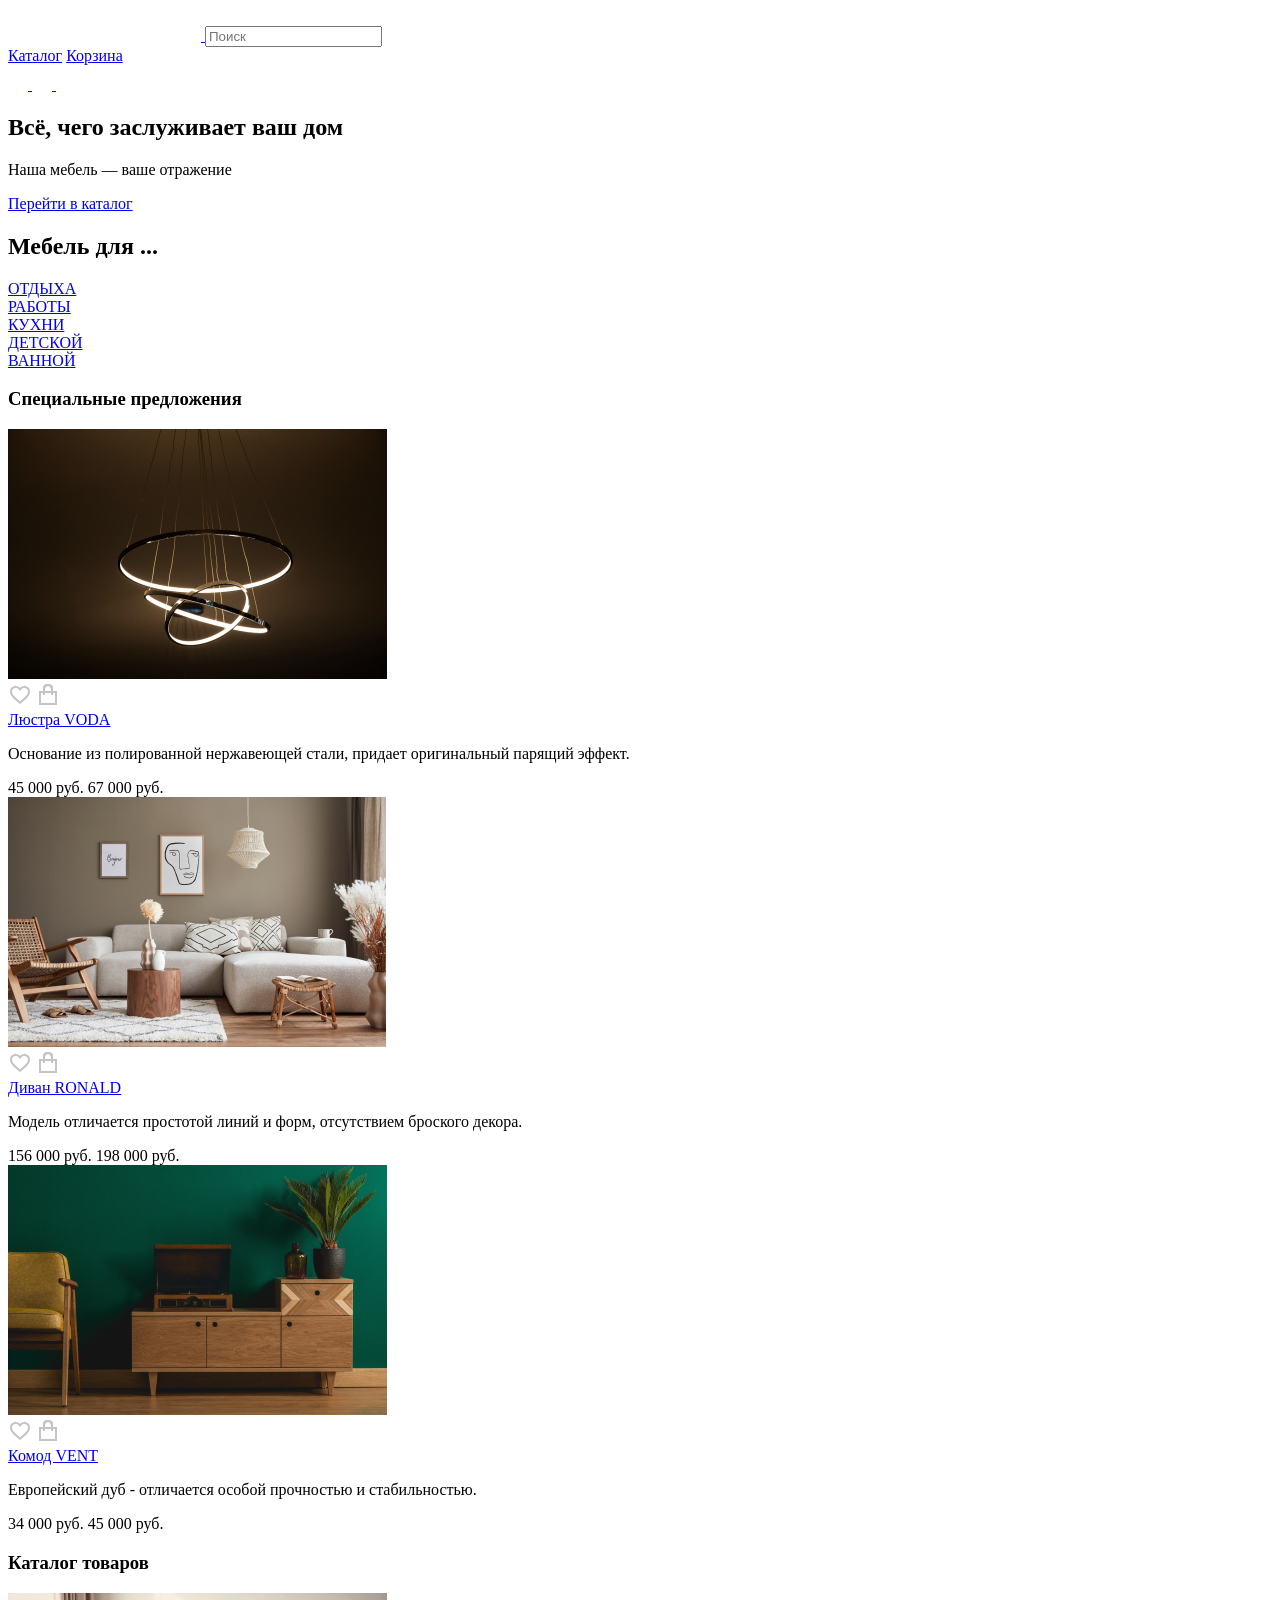
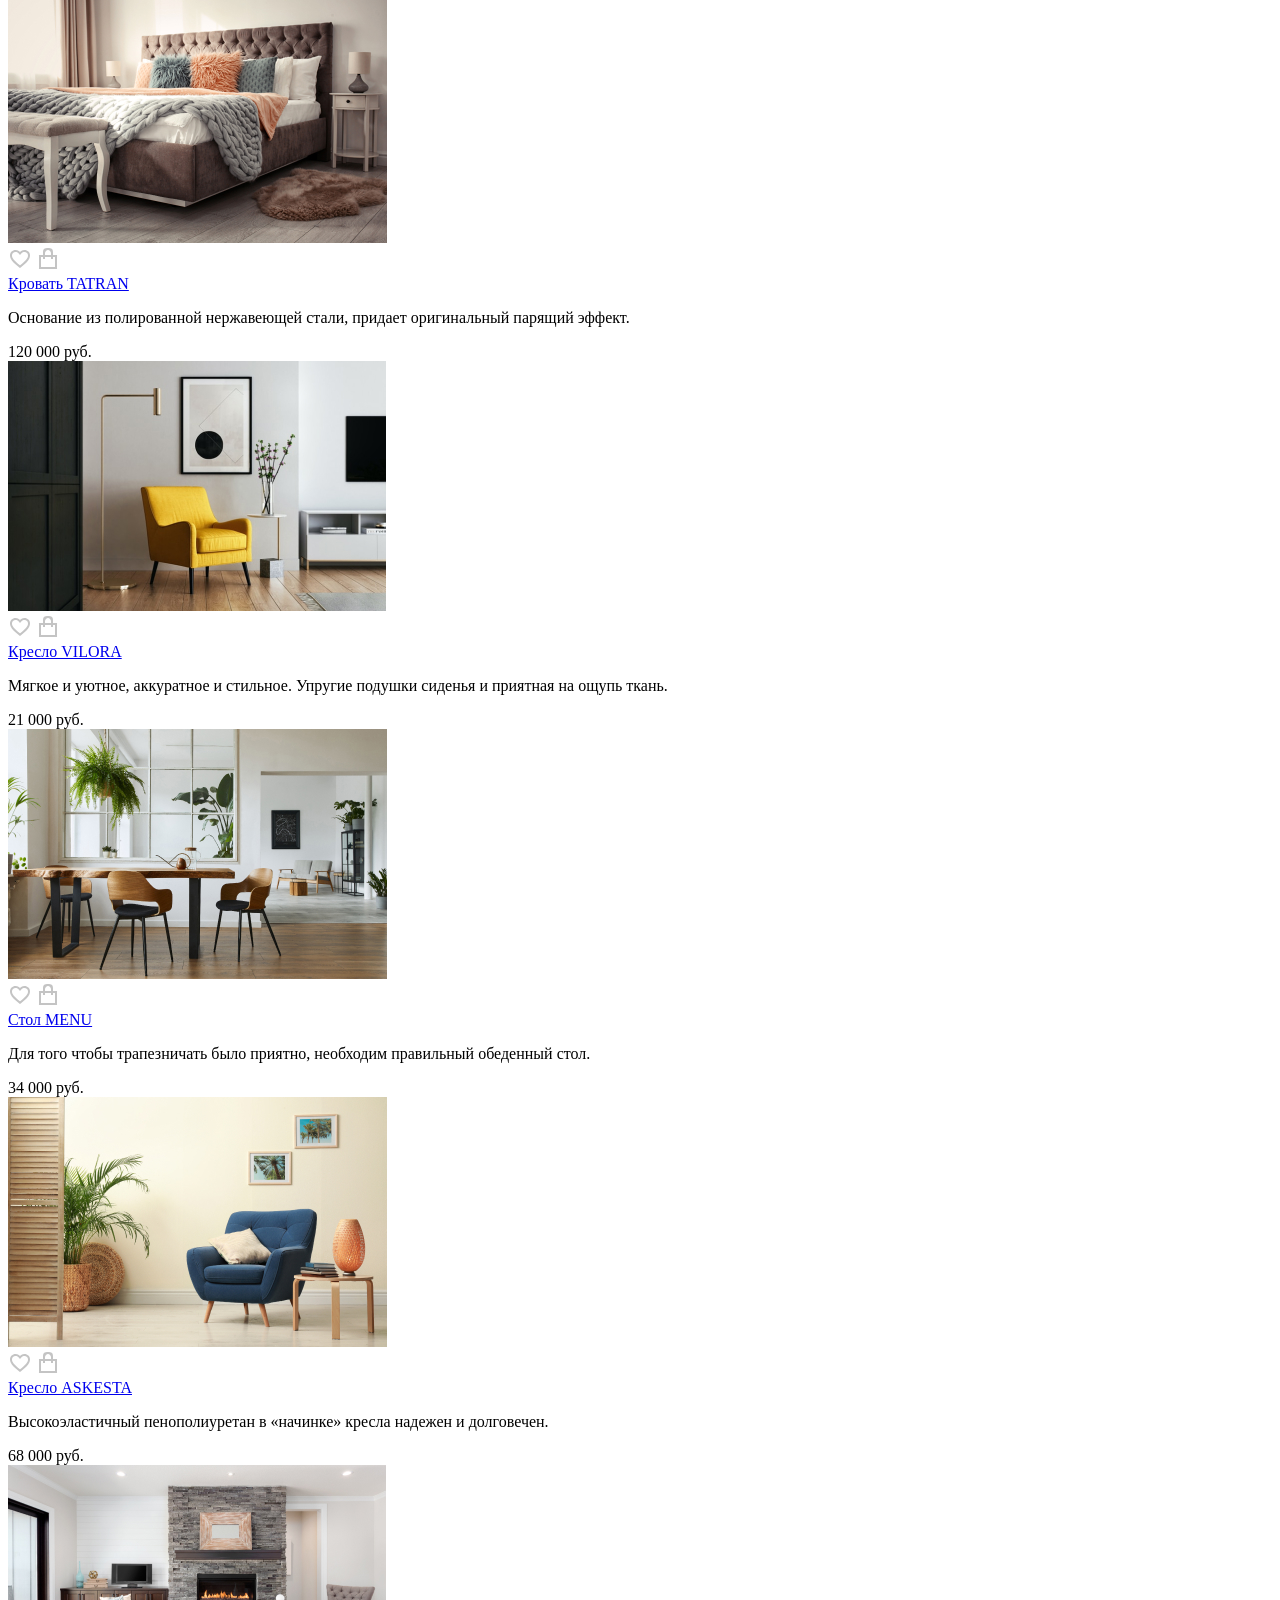
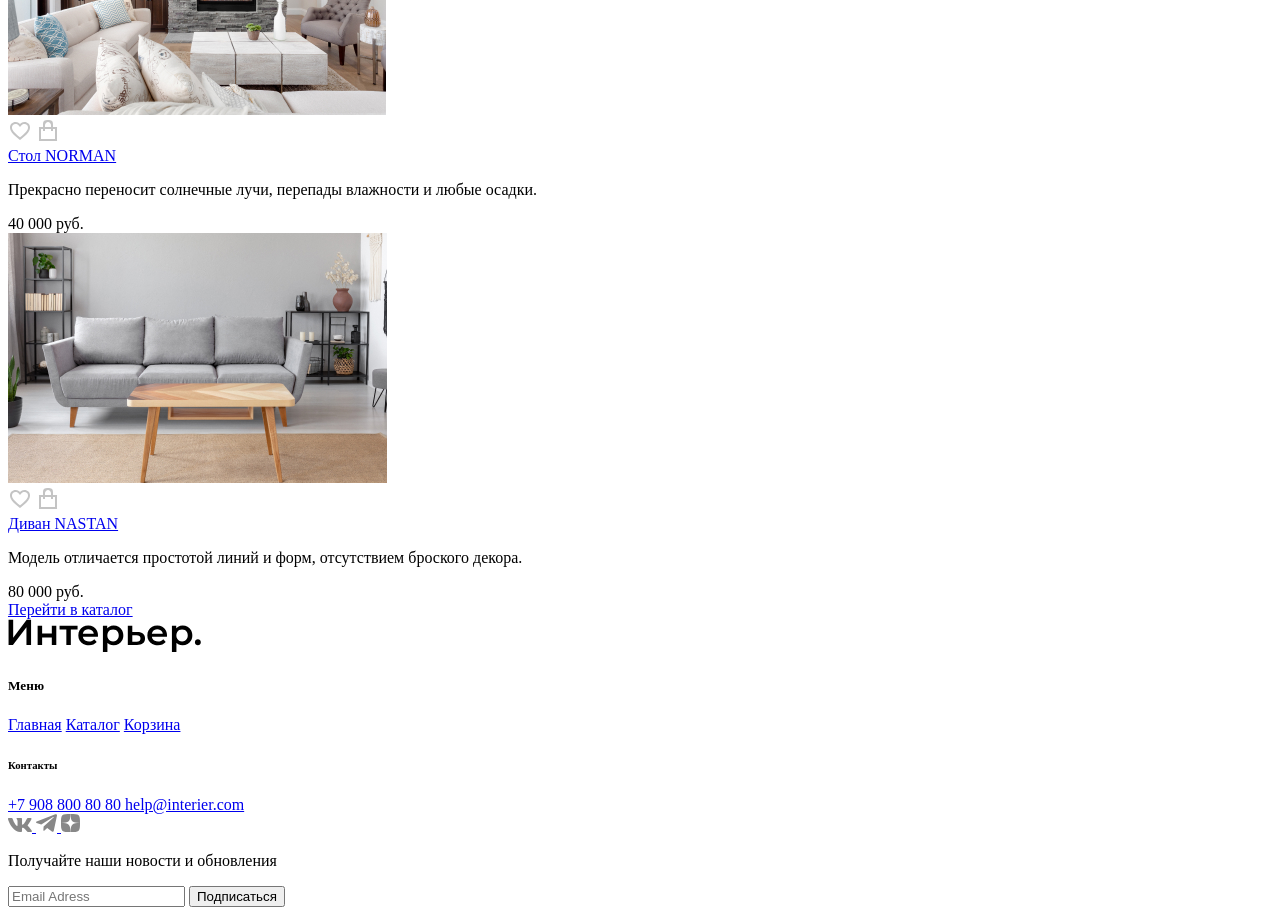
==== index.html @ 10f3b333 "creat redmi file" ====
<!DOCTYPE html>
<html lang="en">

<head>
    <meta charset="UTF-8">
    <meta http-equiv="X-UA-Compatible" content="IE=edge">
    <meta name="viewport" content="width=device-width, initial-scale=1.0">
    <title>Document</title> 
    <link rel="preconnect" href="https://fonts.googleapis.com">
    <link rel="preconnect" href="https://fonts.gstatic.com" crossorigin>
    <link href="https://fonts.googleapis.com/css2?family=Montserrat:ital,wght@0,100..900;1,100..900&display=swap" rel="stylesheet">  
    <link rel="stylesheet" href="styleIndex.css">
</head>
<body> 
  <!-- ШАПКА-->
  <div class="top center"> 
    <header class="header"> 
        <a href="index.html"><svg class="header__logo" width="193" height="33" viewBox="0 0 193 33" fill="none" xmlns="http://www.w3.org/2000/svg">
          <path d="M0.564 26V0.799998H5.172V18.692L18.708 0.799998H23.064V26H18.456V8.144L4.92 26H0.564ZM29.6256 26V6.776H34.1256V14.588H43.8096V6.776H48.3096V26H43.8096V18.404H34.1256V26H29.6256ZM58.3364 26V9.512L59.3804 10.592H51.5684V6.776H69.5684V10.592H61.7924L62.8364 9.512V26H58.3364ZM80.9528 26.252C78.8168 26.252 76.9448 25.832 75.3368 24.992C73.7528 24.128 72.5168 22.952 71.6288 21.464C70.7648 19.976 70.3328 18.284 70.3328 16.388C70.3328 14.468 70.7528 12.776 71.5928 11.312C72.4568 9.824 73.6328 8.66 75.1208 7.82C76.6328 6.98 78.3488 6.56 80.2688 6.56C82.1408 6.56 83.8088 6.968 85.2728 7.784C86.7368 8.6 87.8888 9.752 88.7288 11.24C89.5688 12.728 89.9888 14.48 89.9888 16.496C89.9888 16.688 89.9768 16.904 89.9528 17.144C89.9528 17.384 89.9408 17.612 89.9168 17.828H73.8968V14.84H87.5408L85.7768 15.776C85.8008 14.672 85.5728 13.7 85.0928 12.86C84.6128 12.02 83.9528 11.36 83.1128 10.88C82.2968 10.4 81.3488 10.16 80.2688 10.16C79.1648 10.16 78.1928 10.4 77.3528 10.88C76.5368 11.36 75.8888 12.032 75.4088 12.896C74.9528 13.736 74.7248 14.732 74.7248 15.884V16.604C74.7248 17.756 74.9888 18.776 75.5168 19.664C76.0448 20.552 76.7888 21.236 77.7488 21.716C78.7088 22.196 79.8128 22.436 81.0608 22.436C82.1408 22.436 83.1128 22.268 83.9768 21.932C84.8408 21.596 85.6088 21.068 86.2808 20.348L88.6928 23.12C87.8288 24.128 86.7368 24.908 85.4168 25.46C84.1208 25.988 82.6328 26.252 80.9528 26.252ZM105.567 26.252C104.007 26.252 102.579 25.892 101.283 25.172C100.011 24.452 98.9907 23.372 98.2227 21.932C97.4787 20.468 97.1067 18.62 97.1067 16.388C97.1067 14.132 97.4667 12.284 98.1867 10.844C98.9307 9.404 99.9387 8.336 101.211 7.64C102.483 6.92 103.935 6.56 105.567 6.56C107.463 6.56 109.131 6.968 110.571 7.784C112.035 8.6 113.187 9.74 114.027 11.204C114.891 12.668 115.323 14.396 115.323 16.388C115.323 18.38 114.891 20.12 114.027 21.608C113.187 23.072 112.035 24.212 110.571 25.028C109.131 25.844 107.463 26.252 105.567 26.252ZM94.9107 32.984V6.776H99.1947V11.312L99.0507 16.424L99.4107 21.536V32.984H94.9107ZM105.063 22.4C106.143 22.4 107.103 22.16 107.943 21.68C108.807 21.2 109.491 20.504 109.995 19.592C110.499 18.68 110.751 17.612 110.751 16.388C110.751 15.14 110.499 14.072 109.995 13.184C109.491 12.272 108.807 11.576 107.943 11.096C107.103 10.616 106.143 10.376 105.063 10.376C103.983 10.376 103.011 10.616 102.147 11.096C101.283 11.576 100.599 12.272 100.095 13.184C99.5907 14.072 99.3387 15.14 99.3387 16.388C99.3387 17.612 99.5907 18.68 100.095 19.592C100.599 20.504 101.283 21.2 102.147 21.68C103.011 22.16 103.983 22.4 105.063 22.4ZM129.449 13.112C131.921 13.112 133.805 13.664 135.101 14.768C136.397 15.872 137.045 17.432 137.045 19.448C137.045 21.536 136.325 23.168 134.885 24.344C133.445 25.496 131.417 26.06 128.801 26.036L119.801 26V6.776H124.301V13.076L129.449 13.112ZM128.405 22.724C129.725 22.748 130.733 22.472 131.429 21.896C132.125 21.32 132.473 20.48 132.473 19.376C132.473 18.272 132.125 17.48 131.429 17C130.757 16.496 129.749 16.232 128.405 16.208L124.301 16.172V22.688L128.405 22.724ZM149.965 26.252C147.829 26.252 145.957 25.832 144.349 24.992C142.765 24.128 141.529 22.952 140.641 21.464C139.777 19.976 139.345 18.284 139.345 16.388C139.345 14.468 139.765 12.776 140.605 11.312C141.469 9.824 142.645 8.66 144.133 7.82C145.645 6.98 147.361 6.56 149.281 6.56C151.153 6.56 152.821 6.968 154.285 7.784C155.749 8.6 156.901 9.752 157.741 11.24C158.581 12.728 159.001 14.48 159.001 16.496C159.001 16.688 158.989 16.904 158.965 17.144C158.965 17.384 158.953 17.612 158.929 17.828H142.909V14.84H156.553L154.789 15.776C154.813 14.672 154.585 13.7 154.105 12.86C153.625 12.02 152.965 11.36 152.125 10.88C151.309 10.4 150.361 10.16 149.281 10.16C148.177 10.16 147.205 10.4 146.365 10.88C145.549 11.36 144.901 12.032 144.421 12.896C143.965 13.736 143.737 14.732 143.737 15.884V16.604C143.737 17.756 144.001 18.776 144.529 19.664C145.057 20.552 145.801 21.236 146.761 21.716C147.721 22.196 148.825 22.436 150.073 22.436C151.153 22.436 152.125 22.268 152.989 21.932C153.853 21.596 154.621 21.068 155.293 20.348L157.705 23.12C156.841 24.128 155.749 24.908 154.429 25.46C153.133 25.988 151.645 26.252 149.965 26.252ZM174.578 26.252C173.018 26.252 171.59 25.892 170.294 25.172C169.022 24.452 168.002 23.372 167.234 21.932C166.49 20.468 166.118 18.62 166.118 16.388C166.118 14.132 166.478 12.284 167.198 10.844C167.942 9.404 168.95 8.336 170.222 7.64C171.494 6.92 172.946 6.56 174.578 6.56C176.474 6.56 178.142 6.968 179.582 7.784C181.046 8.6 182.198 9.74 183.038 11.204C183.902 12.668 184.334 14.396 184.334 16.388C184.334 18.38 183.902 20.12 183.038 21.608C182.198 23.072 181.046 24.212 179.582 25.028C178.142 25.844 176.474 26.252 174.578 26.252ZM163.922 32.984V6.776H168.206V11.312L168.062 16.424L168.422 21.536V32.984H163.922ZM174.074 22.4C175.154 22.4 176.114 22.16 176.954 21.68C177.818 21.2 178.502 20.504 179.006 19.592C179.51 18.68 179.762 17.612 179.762 16.388C179.762 15.14 179.51 14.072 179.006 13.184C178.502 12.272 177.818 11.576 176.954 11.096C176.114 10.616 175.154 10.376 174.074 10.376C172.994 10.376 172.022 10.616 171.158 11.096C170.294 11.576 169.61 12.272 169.106 13.184C168.602 14.072 168.35 15.14 168.35 16.388C168.35 17.612 168.602 18.68 169.106 19.592C169.61 20.504 170.294 21.2 171.158 21.68C172.022 22.16 172.994 22.4 174.074 22.4ZM189.865 26.252C189.049 26.252 188.353 25.976 187.777 25.424C187.201 24.848 186.913 24.128 186.913 23.264C186.913 22.352 187.201 21.632 187.777 21.104C188.353 20.552 189.049 20.276 189.865 20.276C190.681 20.276 191.377 20.552 191.953 21.104C192.529 21.632 192.817 22.352 192.817 23.264C192.817 24.128 192.529 24.848 191.953 25.424C191.377 25.976 190.681 26.252 189.865 26.252Z" fill="white"/>
          </svg>
          </a>  
        <input placeholder="Поиск" class="header__input" type="text"> 
        <nav class="menu"> 
            <a class="menu__link" href="catalog.html">Каталог</a> 
            <a class="menu__link" href="bascet.html">Корзина</a>
        </nav> 
        <div class="menu-mob"> 
          <a href="#"><svg width="20" height="19" viewBox="0 0 20 19" fill="none" xmlns="http://www.w3.org/2000/svg">
            <g clip-path="url(#clip0_310_627)">
            <path d="M5.7515 2.99141C4.59282 4.14838 3.91891 5.70363 3.86709 7.34023C3.81528 8.97682 4.38946 10.5716 5.47264 11.7995C6.55581 13.0275 8.06645 13.7962 9.69672 13.9491C11.2973 14.0991 12.8949 13.6444 14.1757 12.6766L17.5069 16.0085L17.5069 16.0085C17.5897 16.0914 17.6881 16.1571 17.7963 16.2019C17.9046 16.2468 18.0206 16.2698 18.1377 16.2698C18.2549 16.2698 18.3709 16.2468 18.4791 16.2019C18.5873 16.1571 18.6857 16.0914 18.7685 16.0085C18.8514 15.9257 18.9171 15.8274 18.9619 15.7191C19.0068 15.6109 19.0298 15.4949 19.0298 15.3777C19.0298 15.2606 19.0068 15.1446 18.9619 15.0363C18.9171 14.9281 18.8514 14.8298 18.7685 14.7469L18.7685 14.7469L15.4368 11.416C16.4021 10.135 16.8547 8.53846 16.7038 6.93943C16.5501 5.31054 15.7816 3.80139 14.5547 2.719C13.3277 1.63662 11.7345 1.06232 10.0992 1.11292C8.46381 1.16352 6.90917 1.83523 5.7515 2.99141ZM5.7515 2.99141L5.82216 3.06217L5.7515 2.99141ZM13.5895 4.25366C14.0271 4.68416 14.3751 5.19703 14.6135 5.76269C14.8518 6.32835 14.9758 6.93561 14.9783 7.54944C14.9808 8.16327 14.8618 8.77152 14.628 9.3391C14.3943 9.90669 14.0505 10.4224 13.6164 10.8564C13.1824 11.2905 12.6667 11.6343 12.0991 11.868C11.5315 12.1018 10.9233 12.2208 10.3094 12.2183C9.6956 12.2158 9.08834 12.0918 8.52268 11.8535C7.95702 11.6151 7.44415 11.2671 7.01365 10.8295C6.15334 9.95509 5.67341 8.77613 5.6784 7.54944C5.6834 6.32275 6.17291 5.14773 7.04032 4.28033C7.90772 3.41292 9.08274 2.92341 10.3094 2.91841C11.5361 2.91342 12.7151 3.39335 13.5895 4.25366Z" fill="white" stroke="white" stroke-width="0.2"/>
            </g>
            <defs>
            <clipPath id="clip0_310_627">
            <rect width="19" height="19" fill="white" transform="translate(0.800537)"/>
            </clipPath>
            </defs>
            </svg>
            </a>
          <a href="catalog.html"><svg width="20" height="21" viewBox="0 0 20 21" fill="none" xmlns="http://www.w3.org/2000/svg">
            <rect x="0.800537" y="0.900024" width="4.57143" height="4.57143" fill="white"/>
            <rect x="0.800537" y="8.21436" width="4.57143" height="4.57143" fill="white"/>
            <rect x="0.800537" y="15.5286" width="4.57143" height="4.57143" fill="white"/>
            <rect x="8.11401" y="8.21436" width="4.57143" height="4.57143" fill="white"/>
            <rect x="8.11401" y="15.5286" width="4.57143" height="4.57143" fill="white"/>
            <rect x="8.11401" y="0.900024" width="4.57143" height="4.57143" fill="white"/>
            <rect x="15.4285" y="8.21436" width="4.57143" height="4.57143" fill="white"/>
            <rect x="15.4285" y="15.5286" width="4.57143" height="4.57143" fill="white"/>
            <rect x="15.4285" y="0.900024" width="4.57143" height="4.57143" fill="white"/>
            </svg>
            </a> 
          <a href="bascet.html"><svg width="25" height="25" viewBox="0 0 25 25" fill="none" xmlns="http://www.w3.org/2000/svg">
            <path d="M14.5834 20.8333C15.1359 20.8333 15.6658 20.6138 16.0566 20.2231C16.4473 19.8324 16.6667 19.3025 16.6667 18.75C16.6667 18.1974 16.4473 17.6675 16.0566 17.2768C15.6658 16.8861 15.1359 16.6666 14.5834 16.6666C14.0309 16.6666 13.501 16.8861 13.1103 17.2768C12.7196 17.6675 12.5001 18.1974 12.5001 18.75C12.5001 19.3025 12.7196 19.8324 13.1103 20.2231C13.501 20.6138 14.0309 20.8333 14.5834 20.8333ZM7.29174 20.8333C7.84428 20.8333 8.37418 20.6138 8.76488 20.2231C9.15558 19.8324 9.37508 19.3025 9.37508 18.75C9.37508 18.1974 9.15558 17.6675 8.76488 17.2768C8.37418 16.8861 7.84428 16.6666 7.29174 16.6666C6.73921 16.6666 6.20931 16.8861 5.81861 17.2768C5.4279 17.6675 5.20841 18.1974 5.20841 18.75C5.20841 19.3025 5.4279 19.8324 5.81861 20.2231C6.20931 20.6138 6.73921 20.8333 7.29174 20.8333ZM20.873 6.16975C21.133 6.16136 21.3796 6.05217 21.5606 5.86525C21.7416 5.67834 21.8428 5.42836 21.8428 5.16819C21.8428 4.90801 21.7416 4.65804 21.5606 4.47112C21.3796 4.28421 21.133 4.17501 20.873 4.16663H19.674C18.7345 4.16663 17.922 4.81871 17.7178 5.73538L16.4126 11.6125C16.2084 12.5291 15.3959 13.1812 14.4563 13.1812H6.63133L5.12924 7.17079H14.8636C15.1212 7.15904 15.3644 7.04844 15.5425 6.86199C15.7206 6.67555 15.82 6.42761 15.82 6.16975C15.82 5.91189 15.7206 5.66395 15.5425 5.47751C15.3644 5.29106 15.1212 5.18046 14.8636 5.16871H5.12924C4.82473 5.16862 4.5242 5.23796 4.25051 5.37145C3.97682 5.50495 3.73716 5.69909 3.54976 5.93911C3.36236 6.17913 3.23215 6.45872 3.16903 6.75662C3.10591 7.05452 3.11154 7.36289 3.1855 7.65829L4.68758 13.6666C4.79586 14.1002 5.046 14.485 5.39821 14.7601C5.75042 15.0351 6.18447 15.1844 6.63133 15.1843H14.4563C15.368 15.1845 16.2524 14.8736 16.9636 14.3032C17.6748 13.7327 18.1701 12.9368 18.3678 12.0468L19.674 6.16975H20.873Z" fill="white"/>
            </svg>
            </a>
        </div>
    </header>
 <section class="top__content"> 
    <h1 class="top__title">Всё, чего заслуживает ваш дом</h1> 
    <p class="top__text">Наша мебель — ваше отражение</p> 
    <nav><a class="top__link" href="catalog.html" >Перейти в каталог</a></nav> 
</section>
</div> 
  <!-- МЕБЕЛЬ ДЛЯ --> 
<section class="for-box center"> 
  <h2 class="for-box__title">Мебель для ...</h2> 
  <div class="for"> 
    <div class="for__item for__item_1 for__item_big"><a class="for-box__link" href="#">ОТДЫХА</a></div>
    <div class="for__item for__item_2 for__item_big"><a class="for-box__link" href="#">РАБОТЫ</a></div>
    <div class="for__item for__item_3"><a class="for-box__link" href="#">КУХНИ</a></div>
    <div class="for__item for__item_4"><a class="for-box__link" href="#">ДЕТСКОЙ</a></div>
    <div class="for__item for__item_5"><a class="for-box__link" href="#">ВАННОЙ</a></div>
  </div>
</section> 
  <!-- СПЕЦИАЛЬНЫЕ ПРЕДЛОЖЕНИЯ-->     
   <section class="product-box center"> 
   <h3 class="product-box__title">Специальные предложения</h3>  
    <div class="product-box__content">  

      <article class="product product_anime"> 
        <img src="img.main/voda.jpg" alt="voda" class="product__img"> 
        <div class="product__icons"> <!--сумочка и сердечко на товаре--> 
          <svg class="product__icon-right"  width="24" height="24" viewBox="0 0 24 24" fill="none" xmlns="http://www.w3.org/2000/svg">
            <path d="M12 21C11.355 20.428 10.626 19.833 9.85499 19.2H9.84499C7.12999 16.98 4.05299 14.468 2.69399 11.458C2.24751 10.4997 2.0109 9.45713 1.99998 8.4C1.997 6.94949 2.57876 5.55899 3.6138 4.54277C4.64884 3.52655 6.04978 2.9704 7.49999 3C8.68062 3.00187 9.83583 3.34308 10.828 3.983C11.264 4.26597 11.6584 4.60826 12 5C12.3435 4.6098 12.738 4.26771 13.173 3.983C14.1647 3.34296 15.3197 3.00172 16.5 3C17.9502 2.9704 19.3511 3.52655 20.3862 4.54277C21.4212 5.55899 22.003 6.94949 22 8.4C21.9898 9.45882 21.7532 10.5032 21.306 11.463C19.947 14.473 16.871 16.984 14.156 19.2L14.146 19.208C13.374 19.837 12.646 20.432 12.001 21.008L12 21ZM7.49999 5C6.5685 4.98835 5.67006 5.34485 4.99999 5.992C4.35438 6.62617 3.99355 7.49505 3.99991 8.4C4.01132 9.1705 4.18582 9.92985 4.51199 10.628C5.1535 11.9267 6.0191 13.1021 7.06899 14.1C8.05999 15.1 9.19999 16.068 10.186 16.882C10.459 17.107 10.737 17.334 11.015 17.561L11.19 17.704C11.457 17.922 11.733 18.148 12 18.37L12.013 18.358L12.019 18.353H12.025L12.034 18.346H12.039H12.044L12.062 18.331L12.103 18.298L12.11 18.292L12.121 18.284H12.127L12.136 18.276L12.8 17.731L12.974 17.588C13.255 17.359 13.533 17.132 13.806 16.907C14.792 16.093 15.933 15.126 16.924 14.121C17.974 13.1236 18.8397 11.9485 19.481 10.65C19.8131 9.9458 19.9901 9.17851 20 8.4C20.0042 7.49784 19.6435 6.6323 19 6C18.3312 5.34992 17.4326 4.99049 16.5 5C15.3619 4.99033 14.2739 5.46737 13.51 6.311L12 8.051L10.49 6.311C9.72606 5.46737 8.63807 4.99033 7.49999 5Z" fill="#C4C4C4"/>
            </svg> 
            <svg class="product__icon-left" width="24" height="24" viewBox="0 0 24 24" fill="none" xmlns="http://www.w3.org/2000/svg">
              <g clip-path="url(#clip0_196_505)">
              <path d="M7 8V6C7 4.67916 7.07093 2.93397 8 2C8.92908 1.06603 10.6861 1 12 1C13.3139 1 15.0709 1.06603 16 2C16.9291 2.93397 17 4.67916 17 6V8H20C20.2628 8 20.8142 7.81321 21 8C21.1858 8.18679 21 8.73583 21 9V21C21 21.2642 21.1858 21.8132 21 22C20.8142 22.1868 20.2628 22 20 22H4C3.73722 22 3.18582 22.1868 3 22C2.81419 21.8132 3 21.2642 3 21V9C3 8.73583 2.81419 8.18679 3 8C3.18582 7.81321 3.73722 8 4 8H7ZM7 10H5V20H19V10H17V12H15V10H9V12H7V10ZM9 8H15V6C15 5.2075 14.5575 4.56038 14 4C13.4426 3.43962 12.7884 3 12 3C11.2117 3 10.5575 3.43962 10 4C9.44256 4.56038 9 5.2075 9 6V8Z" fill="#C4C4C4"/>
              </g>
              <defs>
              <clipPath id="clip0_196_504">
              <rect width="24" height="24" fill="white"/>
              </clipPath>
              </defs>
              </svg>              
        </div>  
       <a class="product__name" href="voda.html">Люстра VODA</a> 
       <p class="product__text">Основание из полированной нержавеющей стали, придает оригинальный парящий эффект.</p> 
       <div class="product__box-price"> 
        <span class="product__price">45 000 руб.</span> 
        <span class="product__price product__price_sale">67 000 руб.</span>  
        </div> 
      </article> 

        <article class="product product_anime"> 
          <img src="img.main/ronald.jpg" alt="ronald" class="product__img"> 
          <div class="product__icons"> <!--сумочка и сердечко на товаре--> 
            <svg class="product__icon-right"  width="24" height="24" viewBox="0 0 24 24" fill="none" xmlns="http://www.w3.org/2000/svg">
              <path d="M12 21C11.355 20.428 10.626 19.833 9.85499 19.2H9.84499C7.12999 16.98 4.05299 14.468 2.69399 11.458C2.24751 10.4997 2.0109 9.45713 1.99998 8.4C1.997 6.94949 2.57876 5.55899 3.6138 4.54277C4.64884 3.52655 6.04978 2.9704 7.49999 3C8.68062 3.00187 9.83583 3.34308 10.828 3.983C11.264 4.26597 11.6584 4.60826 12 5C12.3435 4.6098 12.738 4.26771 13.173 3.983C14.1647 3.34296 15.3197 3.00172 16.5 3C17.9502 2.9704 19.3511 3.52655 20.3862 4.54277C21.4212 5.55899 22.003 6.94949 22 8.4C21.9898 9.45882 21.7532 10.5032 21.306 11.463C19.947 14.473 16.871 16.984 14.156 19.2L14.146 19.208C13.374 19.837 12.646 20.432 12.001 21.008L12 21ZM7.49999 5C6.5685 4.98835 5.67006 5.34485 4.99999 5.992C4.35438 6.62617 3.99355 7.49505 3.99991 8.4C4.01132 9.1705 4.18582 9.92985 4.51199 10.628C5.1535 11.9267 6.0191 13.1021 7.06899 14.1C8.05999 15.1 9.19999 16.068 10.186 16.882C10.459 17.107 10.737 17.334 11.015 17.561L11.19 17.704C11.457 17.922 11.733 18.148 12 18.37L12.013 18.358L12.019 18.353H12.025L12.034 18.346H12.039H12.044L12.062 18.331L12.103 18.298L12.11 18.292L12.121 18.284H12.127L12.136 18.276L12.8 17.731L12.974 17.588C13.255 17.359 13.533 17.132 13.806 16.907C14.792 16.093 15.933 15.126 16.924 14.121C17.974 13.1236 18.8397 11.9485 19.481 10.65C19.8131 9.9458 19.9901 9.17851 20 8.4C20.0042 7.49784 19.6435 6.6323 19 6C18.3312 5.34992 17.4326 4.99049 16.5 5C15.3619 4.99033 14.2739 5.46737 13.51 6.311L12 8.051L10.49 6.311C9.72606 5.46737 8.63807 4.99033 7.49999 5Z" fill="#C4C4C4"/>
              </svg> 
              <svg class="product__icon-left" width="24" height="24" viewBox="0 0 24 24" fill="none" xmlns="http://www.w3.org/2000/svg">
                <g clip-path="url(#clip0_196_503)">
                <path d="M7 8V6C7 4.67916 7.07093 2.93397 8 2C8.92908 1.06603 10.6861 1 12 1C13.3139 1 15.0709 1.06603 16 2C16.9291 2.93397 17 4.67916 17 6V8H20C20.2628 8 20.8142 7.81321 21 8C21.1858 8.18679 21 8.73583 21 9V21C21 21.2642 21.1858 21.8132 21 22C20.8142 22.1868 20.2628 22 20 22H4C3.73722 22 3.18582 22.1868 3 22C2.81419 21.8132 3 21.2642 3 21V9C3 8.73583 2.81419 8.18679 3 8C3.18582 7.81321 3.73722 8 4 8H7ZM7 10H5V20H19V10H17V12H15V10H9V12H7V10ZM9 8H15V6C15 5.2075 14.5575 4.56038 14 4C13.4426 3.43962 12.7884 3 12 3C11.2117 3 10.5575 3.43962 10 4C9.44256 4.56038 9 5.2075 9 6V8Z" fill="#C4C4C4"/>
                </g>
                <defs>
                <clipPath id="clip0_196_502">
                <rect width="24" height="24" fill="white"/>
                </clipPath>
                </defs>
                </svg> 
        </div>           
         <a class="product__name" href="ronald.html">Диван RONALD</a> 
         <p class="product__text">Модель отличается простотой линий и форм, отсутствием броского декора.</p> 
         <div class="product__box-price"> 
          <span class="product__price">156 000 руб.</span> 
          <span class="product__price product__price_sale">198 000 руб.</span>  
          </div> 
        </article> 

       <article class="product product_anime"> 
          <img src="img.main/vent.jpg" alt="vent" class="product__img"> 
          <div class="product__icons"> <!--сумочка и сердечко на товаре--> 
            <svg class="product__icon-right"  width="24" height="24" viewBox="0 0 24 24" fill="none" xmlns="http://www.w3.org/2000/svg">
              <path d="M12 21C11.355 20.428 10.626 19.833 9.85499 19.2H9.84499C7.12999 16.98 4.05299 14.468 2.69399 11.458C2.24751 10.4997 2.0109 9.45713 1.99998 8.4C1.997 6.94949 2.57876 5.55899 3.6138 4.54277C4.64884 3.52655 6.04978 2.9704 7.49999 3C8.68062 3.00187 9.83583 3.34308 10.828 3.983C11.264 4.26597 11.6584 4.60826 12 5C12.3435 4.6098 12.738 4.26771 13.173 3.983C14.1647 3.34296 15.3197 3.00172 16.5 3C17.9502 2.9704 19.3511 3.52655 20.3862 4.54277C21.4212 5.55899 22.003 6.94949 22 8.4C21.9898 9.45882 21.7532 10.5032 21.306 11.463C19.947 14.473 16.871 16.984 14.156 19.2L14.146 19.208C13.374 19.837 12.646 20.432 12.001 21.008L12 21ZM7.49999 5C6.5685 4.98835 5.67006 5.34485 4.99999 5.992C4.35438 6.62617 3.99355 7.49505 3.99991 8.4C4.01132 9.1705 4.18582 9.92985 4.51199 10.628C5.1535 11.9267 6.0191 13.1021 7.06899 14.1C8.05999 15.1 9.19999 16.068 10.186 16.882C10.459 17.107 10.737 17.334 11.015 17.561L11.19 17.704C11.457 17.922 11.733 18.148 12 18.37L12.013 18.358L12.019 18.353H12.025L12.034 18.346H12.039H12.044L12.062 18.331L12.103 18.298L12.11 18.292L12.121 18.284H12.127L12.136 18.276L12.8 17.731L12.974 17.588C13.255 17.359 13.533 17.132 13.806 16.907C14.792 16.093 15.933 15.126 16.924 14.121C17.974 13.1236 18.8397 11.9485 19.481 10.65C19.8131 9.9458 19.9901 9.17851 20 8.4C20.0042 7.49784 19.6435 6.6323 19 6C18.3312 5.34992 17.4326 4.99049 16.5 5C15.3619 4.99033 14.2739 5.46737 13.51 6.311L12 8.051L10.49 6.311C9.72606 5.46737 8.63807 4.99033 7.49999 5Z" fill="#C4C4C4"/>
              </svg> 
              <svg class="product__icon-left" width="24" height="24" viewBox="0 0 24 24" fill="none" xmlns="http://www.w3.org/2000/svg">
                <g clip-path="url(#clip0_196_501)">
                <path d="M7 8V6C7 4.67916 7.07093 2.93397 8 2C8.92908 1.06603 10.6861 1 12 1C13.3139 1 15.0709 1.06603 16 2C16.9291 2.93397 17 4.67916 17 6V8H20C20.2628 8 20.8142 7.81321 21 8C21.1858 8.18679 21 8.73583 21 9V21C21 21.2642 21.1858 21.8132 21 22C20.8142 22.1868 20.2628 22 20 22H4C3.73722 22 3.18582 22.1868 3 22C2.81419 21.8132 3 21.2642 3 21V9C3 8.73583 2.81419 8.18679 3 8C3.18582 7.81321 3.73722 8 4 8H7ZM7 10H5V20H19V10H17V12H15V10H9V12H7V10ZM9 8H15V6C15 5.2075 14.5575 4.56038 14 4C13.4426 3.43962 12.7884 3 12 3C11.2117 3 10.5575 3.43962 10 4C9.44256 4.56038 9 5.2075 9 6V8Z" fill="#C4C4C4"/>
                </g>
                <defs>
                <clipPath id="clip0_196_500">
                <rect width="24" height="24" fill="white"/>
                </clipPath>
                </defs>
                </svg> 
        </div>
         <a class="product__name" href="vent.html">Комод VENT</a> 
         <p class="product__text">Европейский дуб - отличается особой прочностью и стабильностью.</p> 
         <div class="product__box-price"> 
          <span class="product__price">34 000 руб.</span> 
          <span class="product__price product__price_sale">45 000 руб.</span>  
          </div> 
        </article>  

      </div>
       </section> 
  <!-- КАТАЛОГ ТОВАРОВ-->       
<section class="product-box center">  
  <h3 class="product-box__title">Каталог товаров</h3>
   <div class="product-box__content">  

      <article class="product product_anime"> 
      <img src="img.main/tatran.jpg" alt="tatran" class="product__img"> 
       <div class="product__icons"> <!--сумочка и сердечко на товаре--> 
        <svg class="product__icon-right"  width="24" height="24" viewBox="0 0 24 24" fill="none" xmlns="http://www.w3.org/2000/svg">
          <path d="M12 21C11.355 20.428 10.626 19.833 9.85499 19.2H9.84499C7.12999 16.98 4.05299 14.468 2.69399 11.458C2.24751 10.4997 2.0109 9.45713 1.99998 8.4C1.997 6.94949 2.57876 5.55899 3.6138 4.54277C4.64884 3.52655 6.04978 2.9704 7.49999 3C8.68062 3.00187 9.83583 3.34308 10.828 3.983C11.264 4.26597 11.6584 4.60826 12 5C12.3435 4.6098 12.738 4.26771 13.173 3.983C14.1647 3.34296 15.3197 3.00172 16.5 3C17.9502 2.9704 19.3511 3.52655 20.3862 4.54277C21.4212 5.55899 22.003 6.94949 22 8.4C21.9898 9.45882 21.7532 10.5032 21.306 11.463C19.947 14.473 16.871 16.984 14.156 19.2L14.146 19.208C13.374 19.837 12.646 20.432 12.001 21.008L12 21ZM7.49999 5C6.5685 4.98835 5.67006 5.34485 4.99999 5.992C4.35438 6.62617 3.99355 7.49505 3.99991 8.4C4.01132 9.1705 4.18582 9.92985 4.51199 10.628C5.1535 11.9267 6.0191 13.1021 7.06899 14.1C8.05999 15.1 9.19999 16.068 10.186 16.882C10.459 17.107 10.737 17.334 11.015 17.561L11.19 17.704C11.457 17.922 11.733 18.148 12 18.37L12.013 18.358L12.019 18.353H12.025L12.034 18.346H12.039H12.044L12.062 18.331L12.103 18.298L12.11 18.292L12.121 18.284H12.127L12.136 18.276L12.8 17.731L12.974 17.588C13.255 17.359 13.533 17.132 13.806 16.907C14.792 16.093 15.933 15.126 16.924 14.121C17.974 13.1236 18.8397 11.9485 19.481 10.65C19.8131 9.9458 19.9901 9.17851 20 8.4C20.0042 7.49784 19.6435 6.6323 19 6C18.3312 5.34992 17.4326 4.99049 16.5 5C15.3619 4.99033 14.2739 5.46737 13.51 6.311L12 8.051L10.49 6.311C9.72606 5.46737 8.63807 4.99033 7.49999 5Z" fill="#C4C4C4"/>
          </svg> 
          <svg class="product__icon-left" width="24" height="24" viewBox="0 0 24 24" fill="none" xmlns="http://www.w3.org/2000/svg">
            <g clip-path="url(#clip0_196_499)">
            <path d="M7 8V6C7 4.67916 7.07093 2.93397 8 2C8.92908 1.06603 10.6861 1 12 1C13.3139 1 15.0709 1.06603 16 2C16.9291 2.93397 17 4.67916 17 6V8H20C20.2628 8 20.8142 7.81321 21 8C21.1858 8.18679 21 8.73583 21 9V21C21 21.2642 21.1858 21.8132 21 22C20.8142 22.1868 20.2628 22 20 22H4C3.73722 22 3.18582 22.1868 3 22C2.81419 21.8132 3 21.2642 3 21V9C3 8.73583 2.81419 8.18679 3 8C3.18582 7.81321 3.73722 8 4 8H7ZM7 10H5V20H19V10H17V12H15V10H9V12H7V10ZM9 8H15V6C15 5.2075 14.5575 4.56038 14 4C13.4426 3.43962 12.7884 3 12 3C11.2117 3 10.5575 3.43962 10 4C9.44256 4.56038 9 5.2075 9 6V8Z" fill="#C4C4C4"/>
            </g>
            <defs>
            <clipPath id="clip0_196_498">
            <rect width="24" height="24" fill="white"/>
            </clipPath>
            </defs>
            </svg> 
        </div>
      <a class="product__name" href="tatran.html">Кровать TATRAN</a> 
      <p class="product__text">Основание из полированной нержавеющей стали, придает оригинальный парящий эффект.</p> 
      <div class="product__box-price"> 
      <span class="product__price">120 000 руб.</span> 
    </div>
  </article>    

<article class="product product_anime"> 
    <img src="img.main/vilora.jpg" alt="vilora" class="product__img"> 
     <div class="product__icons"> <!--сумочка и сердечко на товаре--> 
      <svg class="product__icon-right"  width="24" height="24" viewBox="0 0 24 24" fill="none" xmlns="http://www.w3.org/2000/svg">
        <path d="M12 21C11.355 20.428 10.626 19.833 9.85499 19.2H9.84499C7.12999 16.98 4.05299 14.468 2.69399 11.458C2.24751 10.4997 2.0109 9.45713 1.99998 8.4C1.997 6.94949 2.57876 5.55899 3.6138 4.54277C4.64884 3.52655 6.04978 2.9704 7.49999 3C8.68062 3.00187 9.83583 3.34308 10.828 3.983C11.264 4.26597 11.6584 4.60826 12 5C12.3435 4.6098 12.738 4.26771 13.173 3.983C14.1647 3.34296 15.3197 3.00172 16.5 3C17.9502 2.9704 19.3511 3.52655 20.3862 4.54277C21.4212 5.55899 22.003 6.94949 22 8.4C21.9898 9.45882 21.7532 10.5032 21.306 11.463C19.947 14.473 16.871 16.984 14.156 19.2L14.146 19.208C13.374 19.837 12.646 20.432 12.001 21.008L12 21ZM7.49999 5C6.5685 4.98835 5.67006 5.34485 4.99999 5.992C4.35438 6.62617 3.99355 7.49505 3.99991 8.4C4.01132 9.1705 4.18582 9.92985 4.51199 10.628C5.1535 11.9267 6.0191 13.1021 7.06899 14.1C8.05999 15.1 9.19999 16.068 10.186 16.882C10.459 17.107 10.737 17.334 11.015 17.561L11.19 17.704C11.457 17.922 11.733 18.148 12 18.37L12.013 18.358L12.019 18.353H12.025L12.034 18.346H12.039H12.044L12.062 18.331L12.103 18.298L12.11 18.292L12.121 18.284H12.127L12.136 18.276L12.8 17.731L12.974 17.588C13.255 17.359 13.533 17.132 13.806 16.907C14.792 16.093 15.933 15.126 16.924 14.121C17.974 13.1236 18.8397 11.9485 19.481 10.65C19.8131 9.9458 19.9901 9.17851 20 8.4C20.0042 7.49784 19.6435 6.6323 19 6C18.3312 5.34992 17.4326 4.99049 16.5 5C15.3619 4.99033 14.2739 5.46737 13.51 6.311L12 8.051L10.49 6.311C9.72606 5.46737 8.63807 4.99033 7.49999 5Z" fill="#C4C4C4"/>
        </svg> 
        <svg class="product__icon-left" width="24" height="24" viewBox="0 0 24 24" fill="none" xmlns="http://www.w3.org/2000/svg">
          <g clip-path="url(#clip0_196_497)">
          <path d="M7 8V6C7 4.67916 7.07093 2.93397 8 2C8.92908 1.06603 10.6861 1 12 1C13.3139 1 15.0709 1.06603 16 2C16.9291 2.93397 17 4.67916 17 6V8H20C20.2628 8 20.8142 7.81321 21 8C21.1858 8.18679 21 8.73583 21 9V21C21 21.2642 21.1858 21.8132 21 22C20.8142 22.1868 20.2628 22 20 22H4C3.73722 22 3.18582 22.1868 3 22C2.81419 21.8132 3 21.2642 3 21V9C3 8.73583 2.81419 8.18679 3 8C3.18582 7.81321 3.73722 8 4 8H7ZM7 10H5V20H19V10H17V12H15V10H9V12H7V10ZM9 8H15V6C15 5.2075 14.5575 4.56038 14 4C13.4426 3.43962 12.7884 3 12 3C11.2117 3 10.5575 3.43962 10 4C9.44256 4.56038 9 5.2075 9 6V8Z" fill="#C4C4C4"/>
          </g>
          <defs>
          <clipPath id="clip0_196_496">
          <rect width="24" height="24" fill="white"/>
          </clipPath>
          </defs>
          </svg> 
        </div>
    <a class="product__name" href="vilora.html">Кресло VILORA</a> 
    <p class="product__text">Мягкое и уютное, аккуратное и стильное. Упругие подушки сиденья и приятная на ощупь ткань.</p> 
    <div class="product__box-price"> 
    <span class="product__price">21 000 руб.</span> 
  </div>
</article>  

<article class="product product_anime"> 
    <img src="img.main/menu.jpg" alt="menu" class="product__img"> 
     <div class="product__icons"> <!--сумочка и сердечко на товаре--> 
      <svg class="product__icon-right"  width="24" height="24" viewBox="0 0 24 24" fill="none" xmlns="http://www.w3.org/2000/svg">
        <path d="M12 21C11.355 20.428 10.626 19.833 9.85499 19.2H9.84499C7.12999 16.98 4.05299 14.468 2.69399 11.458C2.24751 10.4997 2.0109 9.45713 1.99998 8.4C1.997 6.94949 2.57876 5.55899 3.6138 4.54277C4.64884 3.52655 6.04978 2.9704 7.49999 3C8.68062 3.00187 9.83583 3.34308 10.828 3.983C11.264 4.26597 11.6584 4.60826 12 5C12.3435 4.6098 12.738 4.26771 13.173 3.983C14.1647 3.34296 15.3197 3.00172 16.5 3C17.9502 2.9704 19.3511 3.52655 20.3862 4.54277C21.4212 5.55899 22.003 6.94949 22 8.4C21.9898 9.45882 21.7532 10.5032 21.306 11.463C19.947 14.473 16.871 16.984 14.156 19.2L14.146 19.208C13.374 19.837 12.646 20.432 12.001 21.008L12 21ZM7.49999 5C6.5685 4.98835 5.67006 5.34485 4.99999 5.992C4.35438 6.62617 3.99355 7.49505 3.99991 8.4C4.01132 9.1705 4.18582 9.92985 4.51199 10.628C5.1535 11.9267 6.0191 13.1021 7.06899 14.1C8.05999 15.1 9.19999 16.068 10.186 16.882C10.459 17.107 10.737 17.334 11.015 17.561L11.19 17.704C11.457 17.922 11.733 18.148 12 18.37L12.013 18.358L12.019 18.353H12.025L12.034 18.346H12.039H12.044L12.062 18.331L12.103 18.298L12.11 18.292L12.121 18.284H12.127L12.136 18.276L12.8 17.731L12.974 17.588C13.255 17.359 13.533 17.132 13.806 16.907C14.792 16.093 15.933 15.126 16.924 14.121C17.974 13.1236 18.8397 11.9485 19.481 10.65C19.8131 9.9458 19.9901 9.17851 20 8.4C20.0042 7.49784 19.6435 6.6323 19 6C18.3312 5.34992 17.4326 4.99049 16.5 5C15.3619 4.99033 14.2739 5.46737 13.51 6.311L12 8.051L10.49 6.311C9.72606 5.46737 8.63807 4.99033 7.49999 5Z" fill="#C4C4C4"/>
        </svg> 
        <svg class="product__icon-left" width="24" height="24" viewBox="0 0 24 24" fill="none" xmlns="http://www.w3.org/2000/svg">
          <g clip-path="url(#clip0_196_495)">
          <path d="M7 8V6C7 4.67916 7.07093 2.93397 8 2C8.92908 1.06603 10.6861 1 12 1C13.3139 1 15.0709 1.06603 16 2C16.9291 2.93397 17 4.67916 17 6V8H20C20.2628 8 20.8142 7.81321 21 8C21.1858 8.18679 21 8.73583 21 9V21C21 21.2642 21.1858 21.8132 21 22C20.8142 22.1868 20.2628 22 20 22H4C3.73722 22 3.18582 22.1868 3 22C2.81419 21.8132 3 21.2642 3 21V9C3 8.73583 2.81419 8.18679 3 8C3.18582 7.81321 3.73722 8 4 8H7ZM7 10H5V20H19V10H17V12H15V10H9V12H7V10ZM9 8H15V6C15 5.2075 14.5575 4.56038 14 4C13.4426 3.43962 12.7884 3 12 3C11.2117 3 10.5575 3.43962 10 4C9.44256 4.56038 9 5.2075 9 6V8Z" fill="#C4C4C4"/>
          </g>
          <defs>
          <clipPath id="clip0_196_494">
          <rect width="24" height="24" fill="white"/>
          </clipPath>
          </defs>
          </svg> 
        </div>
    <a class="product__name" href="menu.html">Стол MENU</a> 
    <p class="product__text">Для того чтобы трапезничать было приятно, необходим правильный обеденный стол.</p> 
    <div class="product__box-price"> 
    <span class="product__price">34 000 руб.</span> 
  </div>
</article>    

<article class="product product_anime"> 
    <img src="img.main/askesta.jpg" alt="askesta" class="product__img"> 
    <div class="product__icons"> <!--сумочка и сердечко на товаре--> 
      <svg class="product__icon-right"  width="24" height="24" viewBox="0 0 24 24" fill="none" xmlns="http://www.w3.org/2000/svg">
        <path d="M12 21C11.355 20.428 10.626 19.833 9.85499 19.2H9.84499C7.12999 16.98 4.05299 14.468 2.69399 11.458C2.24751 10.4997 2.0109 9.45713 1.99998 8.4C1.997 6.94949 2.57876 5.55899 3.6138 4.54277C4.64884 3.52655 6.04978 2.9704 7.49999 3C8.68062 3.00187 9.83583 3.34308 10.828 3.983C11.264 4.26597 11.6584 4.60826 12 5C12.3435 4.6098 12.738 4.26771 13.173 3.983C14.1647 3.34296 15.3197 3.00172 16.5 3C17.9502 2.9704 19.3511 3.52655 20.3862 4.54277C21.4212 5.55899 22.003 6.94949 22 8.4C21.9898 9.45882 21.7532 10.5032 21.306 11.463C19.947 14.473 16.871 16.984 14.156 19.2L14.146 19.208C13.374 19.837 12.646 20.432 12.001 21.008L12 21ZM7.49999 5C6.5685 4.98835 5.67006 5.34485 4.99999 5.992C4.35438 6.62617 3.99355 7.49505 3.99991 8.4C4.01132 9.1705 4.18582 9.92985 4.51199 10.628C5.1535 11.9267 6.0191 13.1021 7.06899 14.1C8.05999 15.1 9.19999 16.068 10.186 16.882C10.459 17.107 10.737 17.334 11.015 17.561L11.19 17.704C11.457 17.922 11.733 18.148 12 18.37L12.013 18.358L12.019 18.353H12.025L12.034 18.346H12.039H12.044L12.062 18.331L12.103 18.298L12.11 18.292L12.121 18.284H12.127L12.136 18.276L12.8 17.731L12.974 17.588C13.255 17.359 13.533 17.132 13.806 16.907C14.792 16.093 15.933 15.126 16.924 14.121C17.974 13.1236 18.8397 11.9485 19.481 10.65C19.8131 9.9458 19.9901 9.17851 20 8.4C20.0042 7.49784 19.6435 6.6323 19 6C18.3312 5.34992 17.4326 4.99049 16.5 5C15.3619 4.99033 14.2739 5.46737 13.51 6.311L12 8.051L10.49 6.311C9.72606 5.46737 8.63807 4.99033 7.49999 5Z" fill="#C4C4C4"/>
        </svg> 
        <svg class="product__icon-left" width="24" height="24" viewBox="0 0 24 24" fill="none" xmlns="http://www.w3.org/2000/svg">
          <g clip-path="url(#clip0_196_493)">
          <path d="M7 8V6C7 4.67916 7.07093 2.93397 8 2C8.92908 1.06603 10.6861 1 12 1C13.3139 1 15.0709 1.06603 16 2C16.9291 2.93397 17 4.67916 17 6V8H20C20.2628 8 20.8142 7.81321 21 8C21.1858 8.18679 21 8.73583 21 9V21C21 21.2642 21.1858 21.8132 21 22C20.8142 22.1868 20.2628 22 20 22H4C3.73722 22 3.18582 22.1868 3 22C2.81419 21.8132 3 21.2642 3 21V9C3 8.73583 2.81419 8.18679 3 8C3.18582 7.81321 3.73722 8 4 8H7ZM7 10H5V20H19V10H17V12H15V10H9V12H7V10ZM9 8H15V6C15 5.2075 14.5575 4.56038 14 4C13.4426 3.43962 12.7884 3 12 3C11.2117 3 10.5575 3.43962 10 4C9.44256 4.56038 9 5.2075 9 6V8Z" fill="#C4C4C4"/>
          </g>
          <defs>
          <clipPath id="clip0_196_492">
          <rect width="24" height="24" fill="white"/>
          </clipPath>
          </defs>
          </svg> 
        </div> 
    <a class="product__name" href="askesta.html">Кресло ASKESTA</a> 
    <p class="product__text">Высокоэластичный пенополиуретан в «начинке» кресла надежен и долговечен.</p> 
    <div class="product__box-price"> 
    <span class="product__price">68 000 руб.</span> 
  </div>
</article>  

<article class="product product_anime"> 
    <img src="img.main/norman.jpg" alt="norman" class="product__img"> 
     <div class="product__icons"> <!--сумочка и сердечко на товаре--> 
      <svg class="product__icon-right"  width="24" height="24" viewBox="0 0 24 24" fill="none" xmlns="http://www.w3.org/2000/svg">
        <path d="M12 21C11.355 20.428 10.626 19.833 9.85499 19.2H9.84499C7.12999 16.98 4.05299 14.468 2.69399 11.458C2.24751 10.4997 2.0109 9.45713 1.99998 8.4C1.997 6.94949 2.57876 5.55899 3.6138 4.54277C4.64884 3.52655 6.04978 2.9704 7.49999 3C8.68062 3.00187 9.83583 3.34308 10.828 3.983C11.264 4.26597 11.6584 4.60826 12 5C12.3435 4.6098 12.738 4.26771 13.173 3.983C14.1647 3.34296 15.3197 3.00172 16.5 3C17.9502 2.9704 19.3511 3.52655 20.3862 4.54277C21.4212 5.55899 22.003 6.94949 22 8.4C21.9898 9.45882 21.7532 10.5032 21.306 11.463C19.947 14.473 16.871 16.984 14.156 19.2L14.146 19.208C13.374 19.837 12.646 20.432 12.001 21.008L12 21ZM7.49999 5C6.5685 4.98835 5.67006 5.34485 4.99999 5.992C4.35438 6.62617 3.99355 7.49505 3.99991 8.4C4.01132 9.1705 4.18582 9.92985 4.51199 10.628C5.1535 11.9267 6.0191 13.1021 7.06899 14.1C8.05999 15.1 9.19999 16.068 10.186 16.882C10.459 17.107 10.737 17.334 11.015 17.561L11.19 17.704C11.457 17.922 11.733 18.148 12 18.37L12.013 18.358L12.019 18.353H12.025L12.034 18.346H12.039H12.044L12.062 18.331L12.103 18.298L12.11 18.292L12.121 18.284H12.127L12.136 18.276L12.8 17.731L12.974 17.588C13.255 17.359 13.533 17.132 13.806 16.907C14.792 16.093 15.933 15.126 16.924 14.121C17.974 13.1236 18.8397 11.9485 19.481 10.65C19.8131 9.9458 19.9901 9.17851 20 8.4C20.0042 7.49784 19.6435 6.6323 19 6C18.3312 5.34992 17.4326 4.99049 16.5 5C15.3619 4.99033 14.2739 5.46737 13.51 6.311L12 8.051L10.49 6.311C9.72606 5.46737 8.63807 4.99033 7.49999 5Z" fill="#C4C4C4"/>
        </svg> 
        <svg class="product__icon-left" width="24" height="24" viewBox="0 0 24 24" fill="none" xmlns="http://www.w3.org/2000/svg">
          <g clip-path="url(#clip0_196_491)">
          <path d="M7 8V6C7 4.67916 7.07093 2.93397 8 2C8.92908 1.06603 10.6861 1 12 1C13.3139 1 15.0709 1.06603 16 2C16.9291 2.93397 17 4.67916 17 6V8H20C20.2628 8 20.8142 7.81321 21 8C21.1858 8.18679 21 8.73583 21 9V21C21 21.2642 21.1858 21.8132 21 22C20.8142 22.1868 20.2628 22 20 22H4C3.73722 22 3.18582 22.1868 3 22C2.81419 21.8132 3 21.2642 3 21V9C3 8.73583 2.81419 8.18679 3 8C3.18582 7.81321 3.73722 8 4 8H7ZM7 10H5V20H19V10H17V12H15V10H9V12H7V10ZM9 8H15V6C15 5.2075 14.5575 4.56038 14 4C13.4426 3.43962 12.7884 3 12 3C11.2117 3 10.5575 3.43962 10 4C9.44256 4.56038 9 5.2075 9 6V8Z" fill="#C4C4C4"/>
          </g>
          <defs>
          <clipPath id="clip0_196_490">
          <rect width="24" height="24" fill="white"/>
          </clipPath>
          </defs>
          </svg> 
        </div>
    <a class="product__name" href="norman.html">Стол NORMAN</a> 
    <p class="product__text">Прекрасно переносит солнечные лучи, перепады влажности и любые осадки.</p> 
    <div class="product__box-price"> 
    <span class="product__price">40 000 руб.</span> 
  </div>
</article>   

<article class="product product_anime"> 
    <img src="img.main/nastan.jpg" alt="nastan" class="product__img"> 
    <div class="product__icons"> <!--сумочка и сердечко на товаре--> 
      <svg class="product__icon-right"  width="24" height="24" viewBox="0 0 24 24" fill="none" xmlns="http://www.w3.org/2000/svg">
        <path d="M12 21C11.355 20.428 10.626 19.833 9.85499 19.2H9.84499C7.12999 16.98 4.05299 14.468 2.69399 11.458C2.24751 10.4997 2.0109 9.45713 1.99998 8.4C1.997 6.94949 2.57876 5.55899 3.6138 4.54277C4.64884 3.52655 6.04978 2.9704 7.49999 3C8.68062 3.00187 9.83583 3.34308 10.828 3.983C11.264 4.26597 11.6584 4.60826 12 5C12.3435 4.6098 12.738 4.26771 13.173 3.983C14.1647 3.34296 15.3197 3.00172 16.5 3C17.9502 2.9704 19.3511 3.52655 20.3862 4.54277C21.4212 5.55899 22.003 6.94949 22 8.4C21.9898 9.45882 21.7532 10.5032 21.306 11.463C19.947 14.473 16.871 16.984 14.156 19.2L14.146 19.208C13.374 19.837 12.646 20.432 12.001 21.008L12 21ZM7.49999 5C6.5685 4.98835 5.67006 5.34485 4.99999 5.992C4.35438 6.62617 3.99355 7.49505 3.99991 8.4C4.01132 9.1705 4.18582 9.92985 4.51199 10.628C5.1535 11.9267 6.0191 13.1021 7.06899 14.1C8.05999 15.1 9.19999 16.068 10.186 16.882C10.459 17.107 10.737 17.334 11.015 17.561L11.19 17.704C11.457 17.922 11.733 18.148 12 18.37L12.013 18.358L12.019 18.353H12.025L12.034 18.346H12.039H12.044L12.062 18.331L12.103 18.298L12.11 18.292L12.121 18.284H12.127L12.136 18.276L12.8 17.731L12.974 17.588C13.255 17.359 13.533 17.132 13.806 16.907C14.792 16.093 15.933 15.126 16.924 14.121C17.974 13.1236 18.8397 11.9485 19.481 10.65C19.8131 9.9458 19.9901 9.17851 20 8.4C20.0042 7.49784 19.6435 6.6323 19 6C18.3312 5.34992 17.4326 4.99049 16.5 5C15.3619 4.99033 14.2739 5.46737 13.51 6.311L12 8.051L10.49 6.311C9.72606 5.46737 8.63807 4.99033 7.49999 5Z" fill="#C4C4C4"/>
        </svg> 
        <svg class="product__icon-left" width="24" height="24" viewBox="0 0 24 24" fill="none" xmlns="http://www.w3.org/2000/svg">
          <g clip-path="url(#clip0_196_489)">
          <path d="M7 8V6C7 4.67916 7.07093 2.93397 8 2C8.92908 1.06603 10.6861 1 12 1C13.3139 1 15.0709 1.06603 16 2C16.9291 2.93397 17 4.67916 17 6V8H20C20.2628 8 20.8142 7.81321 21 8C21.1858 8.18679 21 8.73583 21 9V21C21 21.2642 21.1858 21.8132 21 22C20.8142 22.1868 20.2628 22 20 22H4C3.73722 22 3.18582 22.1868 3 22C2.81419 21.8132 3 21.2642 3 21V9C3 8.73583 2.81419 8.18679 3 8C3.18582 7.81321 3.73722 8 4 8H7ZM7 10H5V20H19V10H17V12H15V10H9V12H7V10ZM9 8H15V6C15 5.2075 14.5575 4.56038 14 4C13.4426 3.43962 12.7884 3 12 3C11.2117 3 10.5575 3.43962 10 4C9.44256 4.56038 9 5.2075 9 6V8Z" fill="#C4C4C4"/>
          </g>
          <defs>
          <clipPath id="clip0_196_488">
          <rect width="24" height="24" fill="white"/>
          </clipPath>
          </defs>
          </svg> 
        </div> 
    <a class="product__name" href="nastan.html">Диван NASTAN</a> 
    <p class="product__text">Модель отличается простотой линий и форм, отсутствием броского декора.</p> 
    <div class="product__box-price"> 
    <span class="product__price">80 000 руб.</span> 
  </div> 
</article>   

</div>
</section>  
  <!-- НИЖНЯЯ ССЫЛКА-->
  <div class="menu-bottom"> 
    <a class="menu-bottom__link center" href="catalog.html">Перейти в каталог</a> 
  </div> 
  <!--ПОДВАЛ-->
  <footer class="footer center"> 
    <a href="index.html" class="footer__logo"><svg class="footer__logo-svg" width="193" height="33" viewBox="0 0 193 33" fill="none" xmlns="http://www.w3.org/2000/svg">
      <path d="M0.564 26V0.799998H5.172V18.692L18.708 0.799998H23.064V26H18.456V8.144L4.92 26H0.564ZM29.6256 26V6.776H34.1256V14.588H43.8096V6.776H48.3096V26H43.8096V18.404H34.1256V26H29.6256ZM58.3364 26V9.512L59.3804 10.592H51.5684V6.776H69.5684V10.592H61.7924L62.8364 9.512V26H58.3364ZM80.9528 26.252C78.8168 26.252 76.9448 25.832 75.3368 24.992C73.7528 24.128 72.5168 22.952 71.6288 21.464C70.7648 19.976 70.3328 18.284 70.3328 16.388C70.3328 14.468 70.7528 12.776 71.5928 11.312C72.4568 9.824 73.6328 8.66 75.1208 7.82C76.6328 6.98 78.3488 6.56 80.2688 6.56C82.1408 6.56 83.8088 6.968 85.2728 7.784C86.7368 8.6 87.8888 9.752 88.7288 11.24C89.5688 12.728 89.9888 14.48 89.9888 16.496C89.9888 16.688 89.9768 16.904 89.9528 17.144C89.9528 17.384 89.9408 17.612 89.9168 17.828H73.8968V14.84H87.5408L85.7768 15.776C85.8008 14.672 85.5728 13.7 85.0928 12.86C84.6128 12.02 83.9528 11.36 83.1128 10.88C82.2968 10.4 81.3488 10.16 80.2688 10.16C79.1648 10.16 78.1928 10.4 77.3528 10.88C76.5368 11.36 75.8888 12.032 75.4088 12.896C74.9528 13.736 74.7248 14.732 74.7248 15.884V16.604C74.7248 17.756 74.9888 18.776 75.5168 19.664C76.0448 20.552 76.7888 21.236 77.7488 21.716C78.7088 22.196 79.8128 22.436 81.0608 22.436C82.1408 22.436 83.1128 22.268 83.9768 21.932C84.8408 21.596 85.6088 21.068 86.2808 20.348L88.6928 23.12C87.8288 24.128 86.7368 24.908 85.4168 25.46C84.1208 25.988 82.6328 26.252 80.9528 26.252ZM105.567 26.252C104.007 26.252 102.579 25.892 101.283 25.172C100.011 24.452 98.9907 23.372 98.2227 21.932C97.4787 20.468 97.1067 18.62 97.1067 16.388C97.1067 14.132 97.4667 12.284 98.1867 10.844C98.9307 9.404 99.9387 8.336 101.211 7.64C102.483 6.92 103.935 6.56 105.567 6.56C107.463 6.56 109.131 6.968 110.571 7.784C112.035 8.6 113.187 9.74 114.027 11.204C114.891 12.668 115.323 14.396 115.323 16.388C115.323 18.38 114.891 20.12 114.027 21.608C113.187 23.072 112.035 24.212 110.571 25.028C109.131 25.844 107.463 26.252 105.567 26.252ZM94.9107 32.984V6.776H99.1947V11.312L99.0507 16.424L99.4107 21.536V32.984H94.9107ZM105.063 22.4C106.143 22.4 107.103 22.16 107.943 21.68C108.807 21.2 109.491 20.504 109.995 19.592C110.499 18.68 110.751 17.612 110.751 16.388C110.751 15.14 110.499 14.072 109.995 13.184C109.491 12.272 108.807 11.576 107.943 11.096C107.103 10.616 106.143 10.376 105.063 10.376C103.983 10.376 103.011 10.616 102.147 11.096C101.283 11.576 100.599 12.272 100.095 13.184C99.5907 14.072 99.3387 15.14 99.3387 16.388C99.3387 17.612 99.5907 18.68 100.095 19.592C100.599 20.504 101.283 21.2 102.147 21.68C103.011 22.16 103.983 22.4 105.063 22.4ZM129.449 13.112C131.921 13.112 133.805 13.664 135.101 14.768C136.397 15.872 137.045 17.432 137.045 19.448C137.045 21.536 136.325 23.168 134.885 24.344C133.445 25.496 131.417 26.06 128.801 26.036L119.801 26V6.776H124.301V13.076L129.449 13.112ZM128.405 22.724C129.725 22.748 130.733 22.472 131.429 21.896C132.125 21.32 132.473 20.48 132.473 19.376C132.473 18.272 132.125 17.48 131.429 17C130.757 16.496 129.749 16.232 128.405 16.208L124.301 16.172V22.688L128.405 22.724ZM149.965 26.252C147.829 26.252 145.957 25.832 144.349 24.992C142.765 24.128 141.529 22.952 140.641 21.464C139.777 19.976 139.345 18.284 139.345 16.388C139.345 14.468 139.765 12.776 140.605 11.312C141.469 9.824 142.645 8.66 144.133 7.82C145.645 6.98 147.361 6.56 149.281 6.56C151.153 6.56 152.821 6.968 154.285 7.784C155.749 8.6 156.901 9.752 157.741 11.24C158.581 12.728 159.001 14.48 159.001 16.496C159.001 16.688 158.989 16.904 158.965 17.144C158.965 17.384 158.953 17.612 158.929 17.828H142.909V14.84H156.553L154.789 15.776C154.813 14.672 154.585 13.7 154.105 12.86C153.625 12.02 152.965 11.36 152.125 10.88C151.309 10.4 150.361 10.16 149.281 10.16C148.177 10.16 147.205 10.4 146.365 10.88C145.549 11.36 144.901 12.032 144.421 12.896C143.965 13.736 143.737 14.732 143.737 15.884V16.604C143.737 17.756 144.001 18.776 144.529 19.664C145.057 20.552 145.801 21.236 146.761 21.716C147.721 22.196 148.825 22.436 150.073 22.436C151.153 22.436 152.125 22.268 152.989 21.932C153.853 21.596 154.621 21.068 155.293 20.348L157.705 23.12C156.841 24.128 155.749 24.908 154.429 25.46C153.133 25.988 151.645 26.252 149.965 26.252ZM174.578 26.252C173.018 26.252 171.59 25.892 170.294 25.172C169.022 24.452 168.002 23.372 167.234 21.932C166.49 20.468 166.118 18.62 166.118 16.388C166.118 14.132 166.478 12.284 167.198 10.844C167.942 9.404 168.95 8.336 170.222 7.64C171.494 6.92 172.946 6.56 174.578 6.56C176.474 6.56 178.142 6.968 179.582 7.784C181.046 8.6 182.198 9.74 183.038 11.204C183.902 12.668 184.334 14.396 184.334 16.388C184.334 18.38 183.902 20.12 183.038 21.608C182.198 23.072 181.046 24.212 179.582 25.028C178.142 25.844 176.474 26.252 174.578 26.252ZM163.922 32.984V6.776H168.206V11.312L168.062 16.424L168.422 21.536V32.984H163.922ZM174.074 22.4C175.154 22.4 176.114 22.16 176.954 21.68C177.818 21.2 178.502 20.504 179.006 19.592C179.51 18.68 179.762 17.612 179.762 16.388C179.762 15.14 179.51 14.072 179.006 13.184C178.502 12.272 177.818 11.576 176.954 11.096C176.114 10.616 175.154 10.376 174.074 10.376C172.994 10.376 172.022 10.616 171.158 11.096C170.294 11.576 169.61 12.272 169.106 13.184C168.602 14.072 168.35 15.14 168.35 16.388C168.35 17.612 168.602 18.68 169.106 19.592C169.61 20.504 170.294 21.2 171.158 21.68C172.022 22.16 172.994 22.4 174.074 22.4ZM189.865 26.252C189.049 26.252 188.353 25.976 187.777 25.424C187.201 24.848 186.913 24.128 186.913 23.264C186.913 22.352 187.201 21.632 187.777 21.104C188.353 20.552 189.049 20.276 189.865 20.276C190.681 20.276 191.377 20.552 191.953 21.104C192.529 21.632 192.817 22.352 192.817 23.264C192.817 24.128 192.529 24.848 191.953 25.424C191.377 25.976 190.681 26.252 189.865 26.252Z" fill="black"/>
      </svg>
      </a> 
    <div class="footer__content"> 
        <div class="footer__info"> 
            <nav class="footer__item"> 
                <h5 class="footer__item-title">Меню</h5> 
                <a class="footer__item-link" href="index.html">Главная</a> 
                <a class="footer__item-link" href="catalog.html">Каталог</a> 
                <a class="footer__item-link" href="bascet.html">Корзина</a>
            </nav>
            <div class="footer__item"> 
                <h6 class="footer__item-title">Контакты</h6> 
                <a class="footer__item-link" href="tel:+79088008080">+7 908 800 80 80 </a> 
                <a class="footer__item-link" href="mailto:help@interier.com">help@interier.com</a> 
                <div class="footer__icons"> 
                    <a href="#"><svg class="footer__icons-svg" width="24" height="14" viewBox="0 0 24 14" fill="none" xmlns="http://www.w3.org/2000/svg">
                        <path fill-rule="evenodd" clip-rule="evenodd" d="M23.45 0.948C23.616 0.402 23.45 0 22.655 0H20.03C19.362 0 19.054 0.347 18.887 0.73C18.887 0.73 17.552 3.926 15.661 6.002C15.049 6.604 14.771 6.795 14.437 6.795C14.27 6.795 14.019 6.604 14.019 6.057V0.948C14.019 0.292 13.835 0 13.279 0H9.151C8.734 0 8.483 0.304 8.483 0.593C8.483 1.214 9.429 1.358 9.526 3.106V6.904C9.526 7.737 9.373 7.888 9.039 7.888C8.149 7.888 5.984 4.677 4.699 1.003C4.45 0.288 4.198 0 3.527 0H0.9C0.15 0 0 0.347 0 0.73C0 1.412 0.89 4.8 4.145 9.281C6.315 12.341 9.37 14 12.153 14C13.822 14 14.028 13.632 14.028 12.997V10.684C14.028 9.947 14.186 9.8 14.715 9.8C15.105 9.8 15.772 9.992 17.33 11.467C19.11 13.216 19.403 14 20.405 14H23.03C23.78 14 24.156 13.632 23.94 12.904C23.702 12.18 22.852 11.129 21.725 9.882C21.113 9.172 20.195 8.407 19.916 8.024C19.527 7.533 19.638 7.314 19.916 6.877C19.916 6.877 23.116 2.451 23.449 0.948H23.45Z" fill="#888888"/>
                        </svg>
                        </a> 
                    <a href="#"><svg class="footer__icons-svg" width="21" height="18" viewBox="0 0 21 18" fill="none" xmlns="http://www.w3.org/2000/svg">
                        <path d="M19.2957 0.363004L0.690684 7.57461C-0.0580144 7.91045 -0.311245 8.58298 0.509724 8.94798L5.28271 10.4727L16.8232 3.30353C17.4533 2.85347 18.0984 2.97348 17.5433 3.46858L7.63159 12.4893L7.32024 16.3069C7.60862 16.8964 8.13666 16.8991 8.47348 16.6061L11.2157 13.998L15.9122 17.533C17.003 18.1821 17.5965 17.7632 17.8312 16.5735L20.9117 1.91163C21.2315 0.447168 20.6861 -0.19809 19.2957 0.363004Z" fill="#888888"/>
                        </svg>
                        </a> 
                    <a href="#"><svg class="footer__icons-svg" width="19" height="18" viewBox="0 0 19 18" fill="none" xmlns="http://www.w3.org/2000/svg">
                        <path d="M11.3326 10.7357C9.83979 12.195 9.73122 14.0143 9.60229 18C13.5244 18 16.2319 17.9871 17.6298 16.7014C18.9869 15.3771 19.0005 12.69 19.0005 9.09643C14.7934 9.225 12.873 9.32143 11.3326 10.7357ZM0.00050354 9.09643C0.00050354 12.69 0.014075 15.3771 1.37122 16.7014C2.76907 17.9871 5.47657 18 9.39872 18C9.263 14.0143 9.16122 12.195 7.66836 10.7357C6.128 9.32143 4.20765 9.21857 0.00050354 9.09643ZM9.39872 0C5.48336 0 2.76907 0.0128571 1.37122 1.29857C0.014075 2.62286 0.00050354 5.31 0.00050354 8.90357C4.20765 8.775 6.128 8.67857 7.66836 7.26429C9.16122 5.805 9.26979 3.98571 9.39872 0ZM11.3326 7.26429C9.83979 5.805 9.73122 3.98571 9.60229 0C13.5244 0 16.2319 0.0128571 17.6298 1.29857C18.9869 2.62286 19.0005 5.31 19.0005 8.90357C14.7934 8.775 12.873 8.67857 11.3326 7.26429Z" fill="#888888"/>
                        </svg>
                        </a>    
                </div>
            </div>
        </div> 
        <form class="footer__form" action="#"> 
           <p class="footer__text">Получайте наши новости и обновления</p> 
           <input placeholder="Email Adress" class="footer__input" type="email"> 
           <button class="footer__form-button">Подписаться</button>
        </form>
    </div>
  </footer>
</body>

</html>
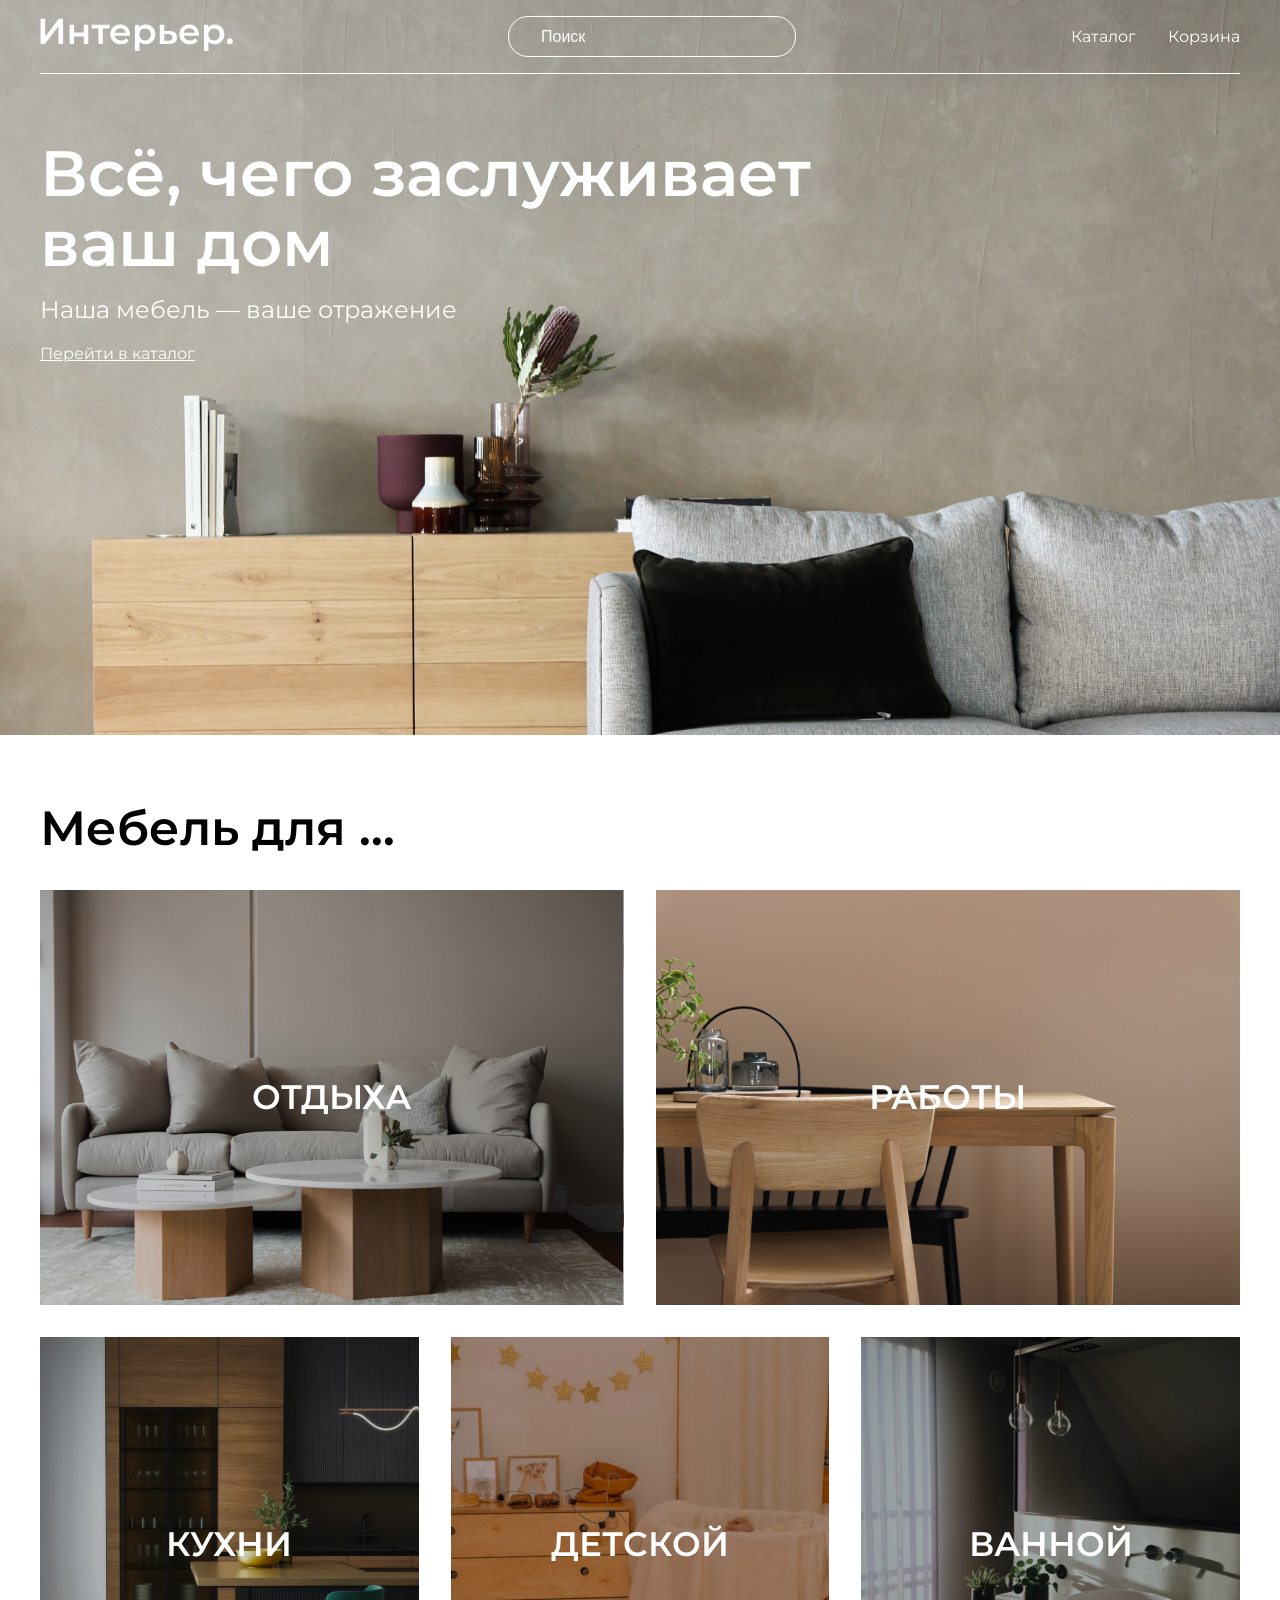
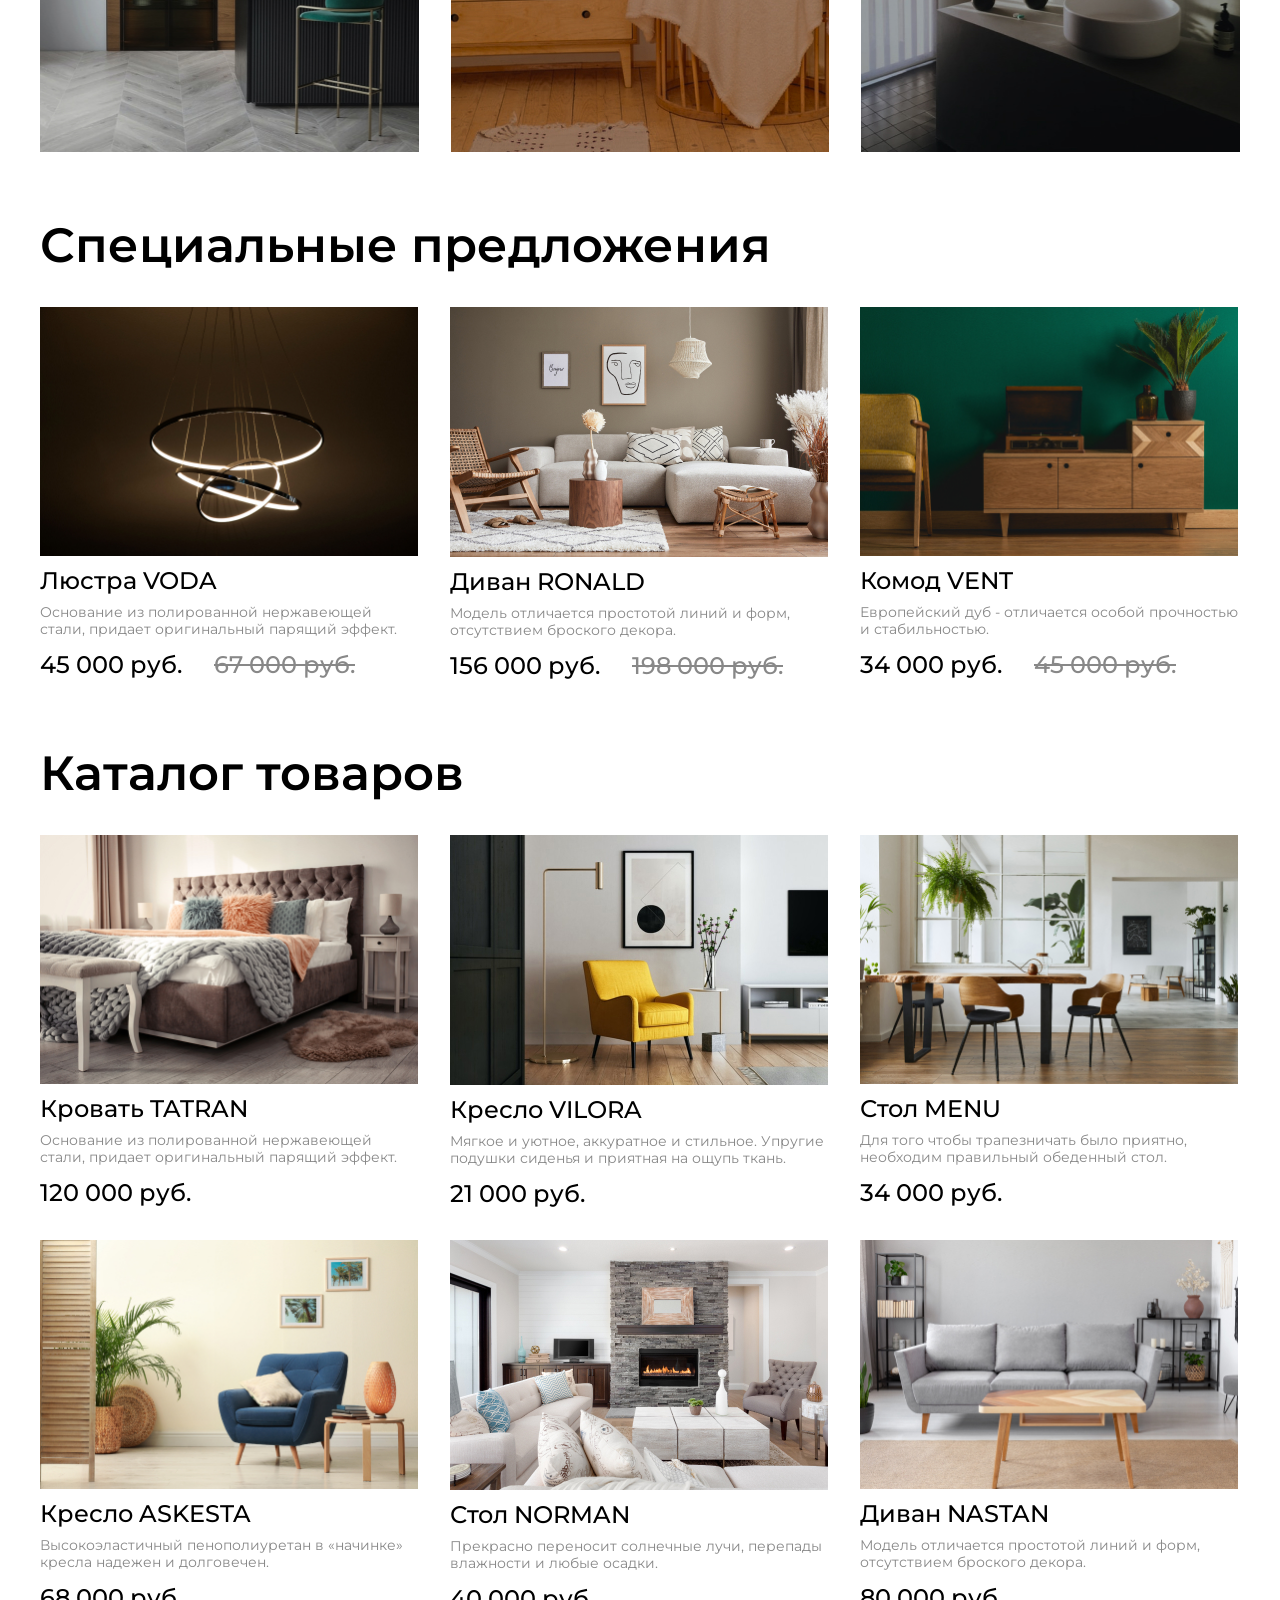
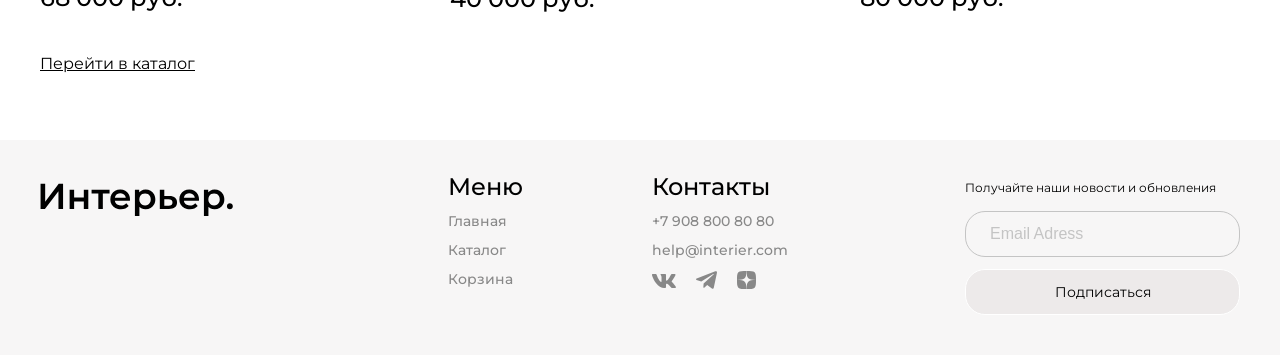
==== commit 54424f06: "Editing" ====
--- a/index.html
+++ b/index.html
@@ -5,11 +5,11 @@
     <meta charset="UTF-8">
     <meta http-equiv="X-UA-Compatible" content="IE=edge">
     <meta name="viewport" content="width=device-width, initial-scale=1.0">
-    <title>Document</title> 
+    <title>Main</title> 
     <link rel="preconnect" href="https://fonts.googleapis.com">
     <link rel="preconnect" href="https://fonts.gstatic.com" crossorigin>
     <link href="https://fonts.googleapis.com/css2?family=Montserrat:ital,wght@0,100..900;1,100..900&display=swap" rel="stylesheet">  
-    <link rel="stylesheet" href="styleIndex.css">
+    <link rel="stylesheet" href="styleindex.css">
 </head>
 <body> 
   <!-- ШАПКА-->
@@ -75,7 +75,8 @@
    <section class="product-box center"> 
    <h3 class="product-box__title">Специальные предложения</h3>  
     <div class="product-box__content">  
-
+ 
+      <!--Товар-->
       <article class="product product_anime"> 
         <img src="img.main/voda.jpg" alt="voda" class="product__img"> 
         <div class="product__icons"> <!--сумочка и сердечко на товаре--> 
@@ -100,7 +101,8 @@
         <span class="product__price product__price_sale">67 000 руб.</span>  
         </div> 
       </article> 
-
+        
+        <!--Товар-->
         <article class="product product_anime"> 
           <img src="img.main/ronald.jpg" alt="ronald" class="product__img"> 
           <div class="product__icons"> <!--сумочка и сердечко на товаре--> 
@@ -125,7 +127,8 @@
           <span class="product__price product__price_sale">198 000 руб.</span>  
           </div> 
         </article> 
-
+ 
+        <!--Товар-->
        <article class="product product_anime"> 
           <img src="img.main/vent.jpg" alt="vent" class="product__img"> 
           <div class="product__icons"> <!--сумочка и сердечко на товаре--> 
@@ -157,7 +160,8 @@
 <section class="product-box center">  
   <h3 class="product-box__title">Каталог товаров</h3>
    <div class="product-box__content">  
-
+ 
+      <!--Товар-->
       <article class="product product_anime"> 
       <img src="img.main/tatran.jpg" alt="tatran" class="product__img"> 
        <div class="product__icons"> <!--сумочка и сердечко на товаре--> 
@@ -181,7 +185,8 @@
       <span class="product__price">120 000 руб.</span> 
     </div>
   </article>    
-
+ 
+<!--Товар-->
 <article class="product product_anime"> 
     <img src="img.main/vilora.jpg" alt="vilora" class="product__img"> 
      <div class="product__icons"> <!--сумочка и сердечко на товаре--> 
@@ -205,7 +210,8 @@
     <span class="product__price">21 000 руб.</span> 
   </div>
 </article>  
-
+ 
+<!--Товар-->
 <article class="product product_anime"> 
     <img src="img.main/menu.jpg" alt="menu" class="product__img"> 
      <div class="product__icons"> <!--сумочка и сердечко на товаре--> 
@@ -229,7 +235,8 @@
     <span class="product__price">34 000 руб.</span> 
   </div>
 </article>    
-
+ 
+<!--Товар-->
 <article class="product product_anime"> 
     <img src="img.main/askesta.jpg" alt="askesta" class="product__img"> 
     <div class="product__icons"> <!--сумочка и сердечко на товаре--> 
@@ -253,7 +260,8 @@
     <span class="product__price">68 000 руб.</span> 
   </div>
 </article>  
-
+ 
+<!--Товар-->
 <article class="product product_anime"> 
     <img src="img.main/norman.jpg" alt="norman" class="product__img"> 
      <div class="product__icons"> <!--сумочка и сердечко на товаре--> 
@@ -277,7 +285,8 @@
     <span class="product__price">40 000 руб.</span> 
   </div>
 </article>   
-
+ 
+<!--Товар-->
 <article class="product product_anime"> 
     <img src="img.main/nastan.jpg" alt="nastan" class="product__img"> 
     <div class="product__icons"> <!--сумочка и сердечко на товаре--> 
--- a/styleindex.css
+++ b/styleindex.css
@@ -0,0 +1,889 @@
+@charset "UTF-8";
+* {
+  margin: 0;
+  padding: 0;
+}
+
+body {
+  font-family: "Montserrat", sans-serif;
+}
+
+.center {
+  padding-left: calc(50% - 600px);
+  padding-right: calc(50% - 600px);
+}
+
+a {
+  text-decoration: none;
+}
+
+/* ШАПКА*/
+.top {
+  background-image: url(img.main/topback.jpg);
+  background-repeat: no-repeat;
+  background-position: center;
+  background-size: cover;
+  height: 735px;
+}
+.top__text {
+  font-style: normal;
+  font-weight: 400;
+  font-size: 24px;
+  line-height: 32px;
+  color: #FFFFFF;
+  margin-top: 16px;
+  margin-bottom: 16px;
+}
+.top__title {
+  font-style: normal;
+  font-weight: 600;
+  font-size: 64px;
+  line-height: 70px;
+  color: #FFFFFF;
+  margin-top: 64px;
+  margin-bottom: 16px;
+  align-self: left;
+  max-width: 792px;
+}
+.top__link {
+  font-style: normal;
+  font-weight: 400;
+  font-size: 16px;
+  line-height: 24px;
+  text-decoration: underline;
+  color: #FFFFFF;
+  transition: all 1s;
+}
+.top__link:hover {
+  color: darkred;
+  text-decoration: none;
+}
+
+.header {
+  display: flex;
+  flex-direction: row;
+  justify-content: space-between;
+  align-items: center;
+  padding: 16px 0px 16px 0px;
+  border-bottom: 1px solid #fff;
+}
+.header__logo:hover path {
+  fill: darkred;
+}
+.header__logo {
+  transition: all 1s;
+}
+.header__logo path {
+  transition: all 1s;
+}
+.header__logo:hover {
+  transform: scale(1.5);
+}
+.header__input {
+  width: 288px;
+  height: 41px;
+  border: 1px solid #FFFFFF;
+  box-sizing: border-box;
+  border-radius: 20px;
+  background-color: transparent;
+  outline: none;
+  font-style: normal;
+  font-weight: normal;
+  font-size: 16px;
+  line-height: 20px;
+  color: #FFFFFF;
+  padding-left: 32px;
+  padding-right: 32px;
+  transition: all 1s;
+}
+.header__input:hover {
+  transform: scale(1.2);
+  border: 1px solid rgb(187, 102, 102);
+  background-color: rgb(143, 142, 142);
+}
+.header__input::-moz-placeholder {
+  color: #FFFFFF;
+}
+.header__input::placeholder {
+  color: #FFFFFF;
+}
+
+.menu {
+  display: flex;
+  gap: 32px;
+}
+.menu__link {
+  font-style: normal;
+  font-weight: normal;
+  font-size: 16px;
+  line-height: 20px;
+  color: #FFFFFF;
+  transition: all 1s;
+}
+.menu__link:hover {
+  color: darkred;
+  transform: scale(1.3);
+  text-decoration: underline;
+}
+.menu-mob {
+  display: none;
+}
+
+/*МЕБЕЛЬ ДЛЯ*/
+.for-box {
+  padding-top: 64px;
+}
+.for-box__title {
+  font-style: normal;
+  font-weight: 600;
+  font-size: 48px;
+  line-height: 59px;
+  color: #000000;
+  display: flex;
+  flex-direction: row;
+  align-items: center;
+}
+.for-box__link {
+  color: rgb(255, 255, 255);
+  transition: all 1s;
+}
+.for-box__link:hover {
+  color: darkred;
+  transform: scale(1.5);
+}
+
+.for {
+  margin-top: 32px;
+  display: grid;
+  gap: 32px;
+  grid-template-columns: repeat(12, 1fr);
+}
+.for__item {
+  height: 415px;
+  grid-column: span 4;
+  color: rgb(255, 255, 255);
+  font-size: 34px;
+  font-weight: 600;
+  line-height: 41px;
+  display: flex;
+  justify-content: center;
+  align-items: center;
+}
+.for__item_big {
+  grid-column: span 6;
+}
+.for__item_1 {
+  background-image: url(img.main/rest.jpg);
+}
+.for__item_2 {
+  background-image: url(img.main/job.jpg);
+}
+.for__item_3 {
+  background-image: url(img.main/kitchen.jpg);
+}
+.for__item_4 {
+  background-image: url(img.main/children.jpg);
+}
+.for__item_5 {
+  background-image: url(img.main/bathroom.jpg);
+}
+
+/*ЦЕНТРАЛЬНЫЕ БЛОКИ*/
+.product-box {
+  padding-top: 64px;
+  display: flex;
+  flex-wrap: wrap;
+  align-content: space-between;
+  justify-content: space-between;
+}
+.product-box__title {
+  font-style: normal;
+  font-weight: 600;
+  font-size: 48px;
+  line-height: 59px;
+  color: #000000;
+  display: flex;
+  flex-direction: row;
+  align-items: center;
+}
+.product-box__content {
+  display: flex;
+  gap: 32px 32px;
+  flex-wrap: wrap;
+  padding-top: 32px;
+}
+
+.product {
+  display: flex;
+  flex-direction: column;
+  width: 378px;
+  /*ИКОНКИ В КАРТОЧКЕ ТОВАРОВ*/
+  /*ПРОДОЛЖЕНИЕ*/
+}
+.product_anime {
+  position: relative;
+}
+.product__icon-right {
+  display: none;
+  padding-left: 11px;
+}
+.product__icon-right:hover path {
+  fill: darkred;
+}
+.product__icon-right path {
+  transition: all 1s;
+}
+.product__icon-right:hover {
+  transform: scale(1.2);
+}
+.product__icon-left {
+  display: none;
+}
+.product__icon-left:hover path {
+  fill: darkred;
+}
+.product__icon-left path {
+  transition: all 1s;
+}
+.product__icon-left:hover {
+  transform: scale(1.2);
+}
+.product__icons {
+  position: absolute;
+  display: flex;
+  flex-direction: row-reverse;
+  flex-wrap: nowrap;
+  padding-left: 302px;
+  padding-top: 10px;
+  padding-right: 10px;
+  transition: all 1s;
+}
+.product_anime:hover .product__icon-right {
+  display: inline;
+  cursor: pointer;
+}
+.product_anime:hover .product__icon-left {
+  display: inline;
+  cursor: pointer;
+}
+.product__box-price {
+  display: flex;
+  gap: 32px;
+}
+.product__price {
+  font-size: 24px;
+  font-weight: 500;
+  line-height: 29px;
+  text-align: left;
+}
+.product__price_sale {
+  color: rgb(136, 136, 136);
+  text-decoration-line: line-through;
+}
+.product__name {
+  margin-top: 10px;
+  margin-bottom: 9px;
+  font-style: normal;
+  font-weight: 500;
+  font-size: 24px;
+  line-height: 29px;
+  color: #000000;
+}
+.product__text {
+  margin-bottom: 12px;
+  font-style: normal;
+  font-weight: 400;
+  font-size: 14px;
+  line-height: 17px;
+  color: #888888;
+}
+
+/*НИЖНЯЯ ССЫЛКА*/
+.menu-bottom {
+  padding-top: 39px;
+  padding-bottom: 64px;
+}
+.menu-bottom__link {
+  color: rgb(0, 0, 0);
+  font-size: 16px;
+  font-weight: 400;
+  line-height: 24px;
+  text-align: left;
+  text-decoration-line: underline;
+  transition: all 1s;
+}
+.menu-bottom__link:hover {
+  color: darkred;
+  text-decoration: none;
+  font-weight: 500;
+}
+
+/*ПОДВАЛ*/
+.footer {
+  background: rgb(247, 246, 246);
+  padding-bottom: 40px;
+  display: flex;
+  justify-content: space-between;
+  align-items: center;
+  flex-wrap: wrap;
+}
+.footer__logo {
+  font-size: 36px;
+  font-weight: 600;
+  line-height: 44px;
+  text-align: left;
+  width: 198px;
+  height: 44px;
+  margin-bottom: 50px;
+}
+.footer__logo-svg:hover path {
+  fill: darkred;
+}
+.footer__logo-svg {
+  transition: all 1s;
+}
+.footer__logo-svg path {
+  transition: all 1s;
+}
+.footer__logo-svg:hover {
+  transform: scale(1.5);
+}
+.footer__content {
+  width: 792px;
+  display: flex;
+  justify-content: space-between;
+  flex-wrap: wrap;
+  padding-top: 32px;
+}
+.footer__info {
+  display: flex;
+  gap: 129px;
+}
+.footer__item {
+  display: flex;
+  flex-direction: column;
+  gap: 12px;
+}
+.footer__item-title {
+  font-weight: 500;
+  color: rgb(0, 0, 0);
+  font-size: 24px;
+  line-height: 29px;
+  text-align: left;
+}
+.footer__item-link {
+  color: #888888;
+  font-weight: 500;
+  font-size: 14px;
+  line-height: 17px;
+  text-decoration: none;
+  transition: all 1s;
+}
+.footer__item-link:hover {
+  color: darkred;
+  transform: scale(1.5);
+}
+.footer__icons {
+  display: flex;
+  align-items: center;
+  gap: 20px;
+}
+.footer__icons-svg:hover path {
+  fill: black;
+}
+.footer__icons-svg {
+  transition: all 1s;
+  cursor: pointer;
+}
+.footer__icons-svg path {
+  transition: all 1s;
+}
+.footer__icons-svg:hover {
+  transform: scale(2);
+}
+.footer__form {
+  display: flex;
+  flex-direction: column;
+  gap: 12px;
+  padding-top: 8px;
+}
+.footer__text {
+  margin-bottom: 4px;
+  color: rgb(0, 0, 0);
+  font-family: "Montserrat", sans-serif;
+  font-size: 12px;
+  font-weight: 400;
+  line-height: 15px;
+  text-align: left;
+  width: 272px;
+  height: 15px;
+}
+.footer__input {
+  width: 275px;
+  height: 46px;
+  border: 1px solid rgb(196, 196, 196);
+  box-sizing: border-box;
+  border-radius: 20px;
+  background-color: transparent;
+  outline: none;
+  font-style: normal;
+  font-weight: normal;
+  font-size: 16px;
+  line-height: 20px;
+  color: #000000;
+  flex: none;
+  padding-left: 24px;
+  padding-right: 24px;
+  transition: all 1s;
+}
+.footer__input:hover {
+  transform: scale(1.2);
+  border: 1px solid rgb(20, 19, 19);
+  background-color: rgb(238, 230, 230);
+}
+.footer__input::-moz-placeholder {
+  color: rgb(196, 196, 196);
+}
+.footer__input::placeholder {
+  color: rgb(196, 196, 196);
+}
+.footer__form-button {
+  background: rgba(222, 215, 215, 0.41);
+  border: 1px solid #FFFFFF;
+  box-sizing: border-box;
+  border-radius: 20px;
+  width: 275px;
+  height: 46px;
+  font-size: 15px;
+  line-height: 18px;
+  color: #000000;
+  font-size: 14px;
+  font-weight: 400;
+  text-align: center;
+  font-family: "Montserrat", sans-serif;
+  box-shadow: 0 0 0 0 rgb(0, 0, 0);
+  transform: scale(1);
+  animation: pulse 2s infinite;
+}
+
+@keyframes pulse {
+  0% {
+    transform: scale(0.95);
+    box-shadow: 0 0 0 0 rgba(0, 0, 0, 0.7);
+    cursor: pointer;
+  }
+  70% {
+    transform: scale(1);
+    box-shadow: 0 0 0 10px rgba(0, 0, 0, 0);
+    cursor: pointer;
+  }
+  100% {
+    transform: scale(0.95);
+    background-color: lightblue;
+    box-shadow: 0 0 0 0 rgba(0, 0, 0, 0);
+    border: 1px solid #000000;
+    cursor: pointer;
+  }
+}
+@media (max-width: 1024px) {
+  .center {
+    padding-left: calc(50% - 393px);
+    padding-right: calc(50% - 393px);
+  }
+  .for__item {
+    height: 268px;
+  }
+  .product-box__content {
+    -moz-column-gap: 29px;
+         column-gap: 29px;
+    row-gap: 38px;
+  }
+  .footer__logo {
+    display: none;
+  }
+  .container {
+    padding-top: 20px;
+  }
+  .filtering-form {
+    display: flex;
+    flex-direction: column;
+    gap: 36px;
+    background-color: #fff;
+    box-shadow: 0 4px 67px -12px rgba(0, 0, 0, 0.32);
+    padding: 40px 48px;
+    right: -230px;
+  }
+  .bascet {
+    gap: 64px 32px;
+  }
+  .bascet__content {
+    grid-column: span 12;
+  }
+  .bascet__form {
+    border-radius: 20px;
+    background: rgb(247, 246, 246);
+    height: 556px;
+    grid-column: span 6;
+  }
+  .bascet__form-subtotal {
+    display: flex;
+    align-content: center;
+  }
+  .bascet__button-right {
+    margin-left: 45px;
+  }
+  .bascet__button2-left {
+    background-color: rgb(0, 0, 0);
+    color: #fff;
+  }
+  .bottom-box {
+    padding-top: 39px;
+  }
+}
+@media (min-width: 768px) and (max-width: 833px) {
+  .center {
+    padding-left: 24px;
+    padding-right: 24px;
+  }
+  .product {
+    width: 345px;
+  }
+  .product-box__content {
+    -moz-column-gap: 29px;
+         column-gap: 29px;
+    row-gap: 38px;
+  }
+  .container {
+    padding-top: 20px;
+  }
+  .filtering-form {
+    display: flex;
+    flex-direction: column;
+    gap: 36px;
+    background-color: #fff;
+    box-shadow: 0 4px 67px -12px rgba(0, 0, 0, 0.32);
+    padding: 40px 48px;
+  }
+  .bascet__content {
+    grid-column: span 12;
+  }
+  .bascet__form {
+    border-radius: 20px;
+    background: rgb(247, 246, 246);
+    height: 556px;
+    grid-column: span 6;
+  }
+  .bascet__form-title {
+    display: flex;
+    flex-direction: row;
+    padding-left: 40px;
+  }
+  .bascet__form-input {
+    margin-left: 27px;
+  }
+  .bascet__form-subtotal {
+    display: flex;
+    align-content: flex-start;
+    padding-left: 55px;
+  }
+  .bascet__button2-left {
+    background-color: rgb(0, 0, 0);
+    color: #fff;
+  }
+  .bascet__button-right {
+    margin-left: 28px;
+  }
+  .bottom-box {
+    padding-top: 39px;
+  }
+}
+@media (max-width: 767px) {
+  .center {
+    padding-left: 16px;
+    padding-right: 16px;
+  }
+  .header {
+    padding-top: 32px;
+    border-bottom: none;
+    padding-bottom: 0px;
+  }
+  .header__input {
+    display: none;
+  }
+  .header__logo {
+    width: 99px;
+  }
+  .menu {
+    display: none;
+  }
+  .menu-mob {
+    display: flex;
+    align-items: center;
+    gap: 32px;
+  }
+  .top__title {
+    min-width: 343px;
+    font-size: 48px;
+    line-height: 59px;
+    text-align: center;
+    margin-top: 82px;
+  }
+  .top__text {
+    font-size: 16px;
+    line-height: 32px;
+    text-align: center;
+  }
+  .top__link {
+    display: flex;
+    flex-direction: column;
+    align-items: center;
+    font-size: 14px;
+  }
+  .for-box {
+    padding-top: 32px;
+  }
+  .for-box__title {
+    width: 178px;
+    font-size: 24px;
+    line-height: 29px;
+  }
+  .for {
+    grid-template-columns: repeat(4, 1fr);
+    gap: 16px;
+  }
+  .for__item {
+    grid-column: 1/-1;
+    height: 375px;
+    font-size: 28px;
+    line-height: 34px;
+  }
+  .for__item_big {
+    height: 244px;
+  }
+  .bascet__name-box {
+    display: none;
+  }
+  .bascet__form {
+    border-radius: 20px;
+    background: rgb(247, 246, 246);
+    height: 556px;
+    grid-column: span 12;
+  }
+  .bascet__form-title {
+    width: 343px;
+  }
+  .bascet__form-input {
+    margin-top: 35px;
+    margin-left: 27px;
+    margin-right: 28px;
+    margin-bottom: 64px;
+  }
+  .bascet__form-subtotal {
+    width: 343px;
+  }
+  .bascet__button-right {
+    margin-left: 30px;
+  }
+  .bascet__item {
+    padding-top: 18px;
+  }
+  .bascet__img {
+    display: none;
+  }
+  .bascet__title {
+    font-size: 18px;
+    line-height: 22px;
+  }
+  .bascet__text {
+    font-size: 12px;
+    line-height: 15px;
+  }
+  .bascet__price {
+    font-size: 12px;
+    line-height: 15px;
+  }
+  .bascet__button1-left {
+    width: 166px;
+    height: 37px;
+    margin-bottom: 16px;
+    font-size: 12px;
+    line-height: 15px;
+  }
+  .bascet__button2-left {
+    width: 163px;
+    height: 37px;
+    margin-left: 10px;
+    margin-bottom: 16px;
+    font-size: 12px;
+    line-height: 15px;
+  }
+  .product {
+    width: 343px;
+  }
+  .product-box {
+    padding-top: 32px;
+  }
+  .product-box__content {
+    row-gap: 32px;
+  }
+  .product-box__title {
+    font-size: 24px;
+    line-height: 29px;
+  }
+  .product__name {
+    font-size: 18px;
+    line-height: 22px;
+    margin-top: 9px;
+    margin-bottom: 9.6px;
+  }
+  .product__text {
+    margin-bottom: 8px;
+  }
+  .product__price {
+    font-size: 18px;
+    line-height: 22px;
+  }
+  .product__price_sale {
+    font-size: 18px;
+    line-height: 22px;
+  }
+  .product__form-title {
+    width: 343px;
+  }
+  .container {
+    padding-top: 20px;
+  }
+  .filtering-form {
+    display: flex;
+    flex-direction: row;
+    flex-wrap: wrap;
+    width: 286.5px;
+    position: absolute;
+    left: 0;
+  }
+  .filtering-form__content-wrapper {
+    display: flex;
+    flex-direction: row;
+    flex-wrap: wrap;
+    gap: 32px 65px;
+    max-height: 910px;
+    min-width: 190.5px;
+  }
+  .menu-bottom {
+    padding-top: 36.39px;
+    padding-bottom: 32px;
+  }
+  .bottom-box {
+    padding-bottom: 32px;
+  }
+  .footer {
+    padding-bottom: 32px;
+  }
+  .footer__content {
+    justify-content: center;
+    gap: 34px;
+  }
+  .footer__info {
+    gap: 100px;
+  }
+  .catalog-menu {
+    display: block;
+    margin-top: 32px;
+  }
+  .catalog-menu__buttons {
+    gap: 10px;
+    flex-wrap: nowrap;
+    flex-direction: column-reverse;
+  }
+  .catalog-menu__nav {
+    padding-bottom: 16px;
+  }
+}
+@media (min-width: 425px) and (max-width: 767px) {
+  .center {
+    padding-left: 16px;
+    padding-right: 16px;
+  }
+  .header {
+    padding-top: 32px;
+    border-bottom: none;
+    padding-bottom: 0px;
+  }
+  .top__title {
+    min-width: 343px;
+    font-size: 48px;
+    line-height: 59px;
+    text-align: center;
+    margin-top: 82px;
+  }
+  .for__item_3 {
+    background-size: cover;
+  }
+  .for__item_4 {
+    background-size: cover;
+  }
+  .for__item_5 {
+    background-size: cover;
+  }
+  .bascet__form {
+    border-radius: 20px;
+    background: rgb(247, 246, 246);
+    height: 556px;
+    grid-column: span 12;
+  }
+  .bascet__img {
+    display: none;
+  }
+  .bascet__title {
+    font-size: 18px;
+    line-height: 22px;
+  }
+  .bascet__text {
+    font-size: 12px;
+    line-height: 15px;
+  }
+  .bascet__price {
+    font-size: 12px;
+    line-height: 15px;
+  }
+  .bascet__button1-left {
+    width: 166px;
+    height: 37px;
+    margin-bottom: 16px;
+  }
+  .bascet__button1-left__link {
+    font-size: 12px;
+    line-height: 15px;
+  }
+  .bascet__button2-left {
+    width: 163px;
+    height: 37px;
+    margin-left: 10px;
+    margin-bottom: 16px;
+  }
+  .bascet__button2-left__link {
+    font-size: 12px;
+    line-height: 15px;
+  }
+  .product {
+    width: 392px;
+  }
+  .container {
+    padding-top: 20px;
+  }
+  .filtering-form {
+    display: flex;
+    flex-direction: row;
+    flex-wrap: wrap;
+    width: 286.5px;
+    left: 0;
+  }
+  .filtering-form__content-wrapper {
+    display: flex;
+    flex-direction: row;
+    flex-wrap: wrap;
+    gap: 32px 65px;
+    max-height: 910px;
+    min-width: 190.5px;
+  }
+}/*# sourceMappingURL=styleindex.css.map */
